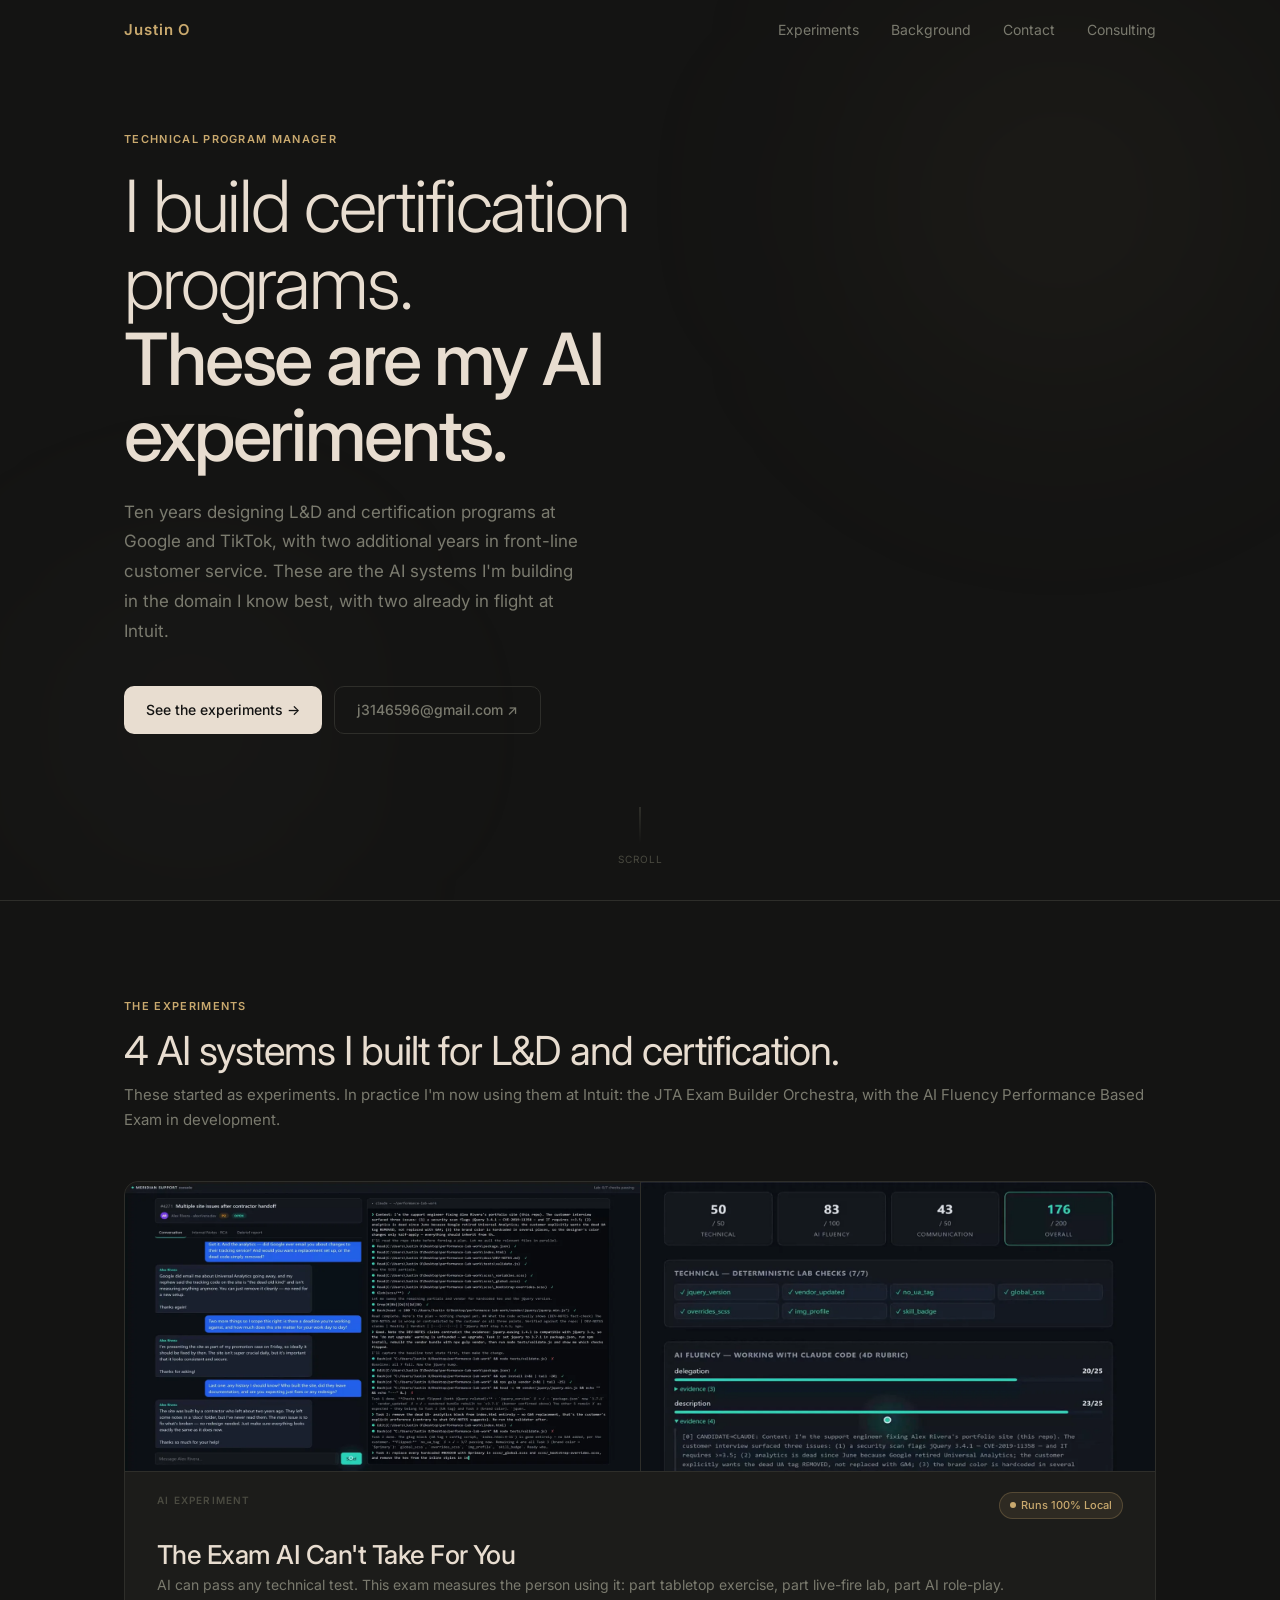
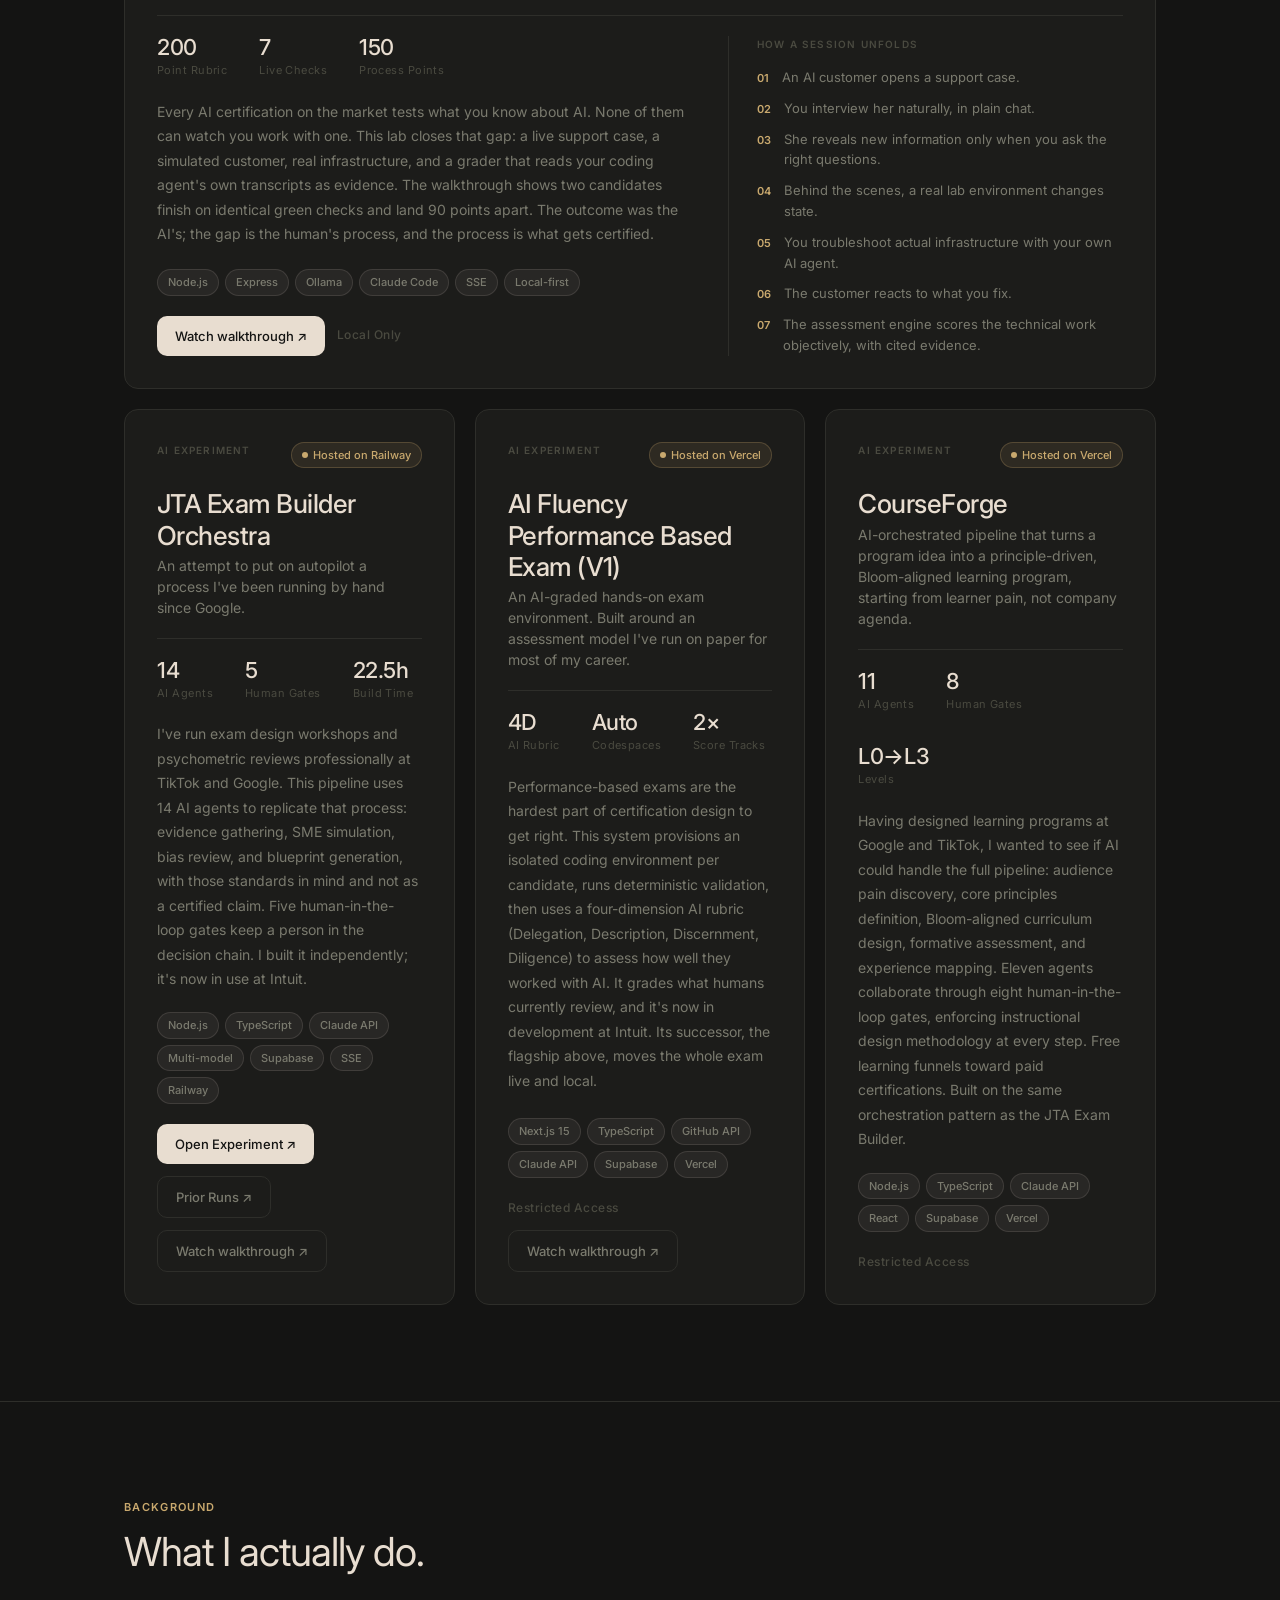
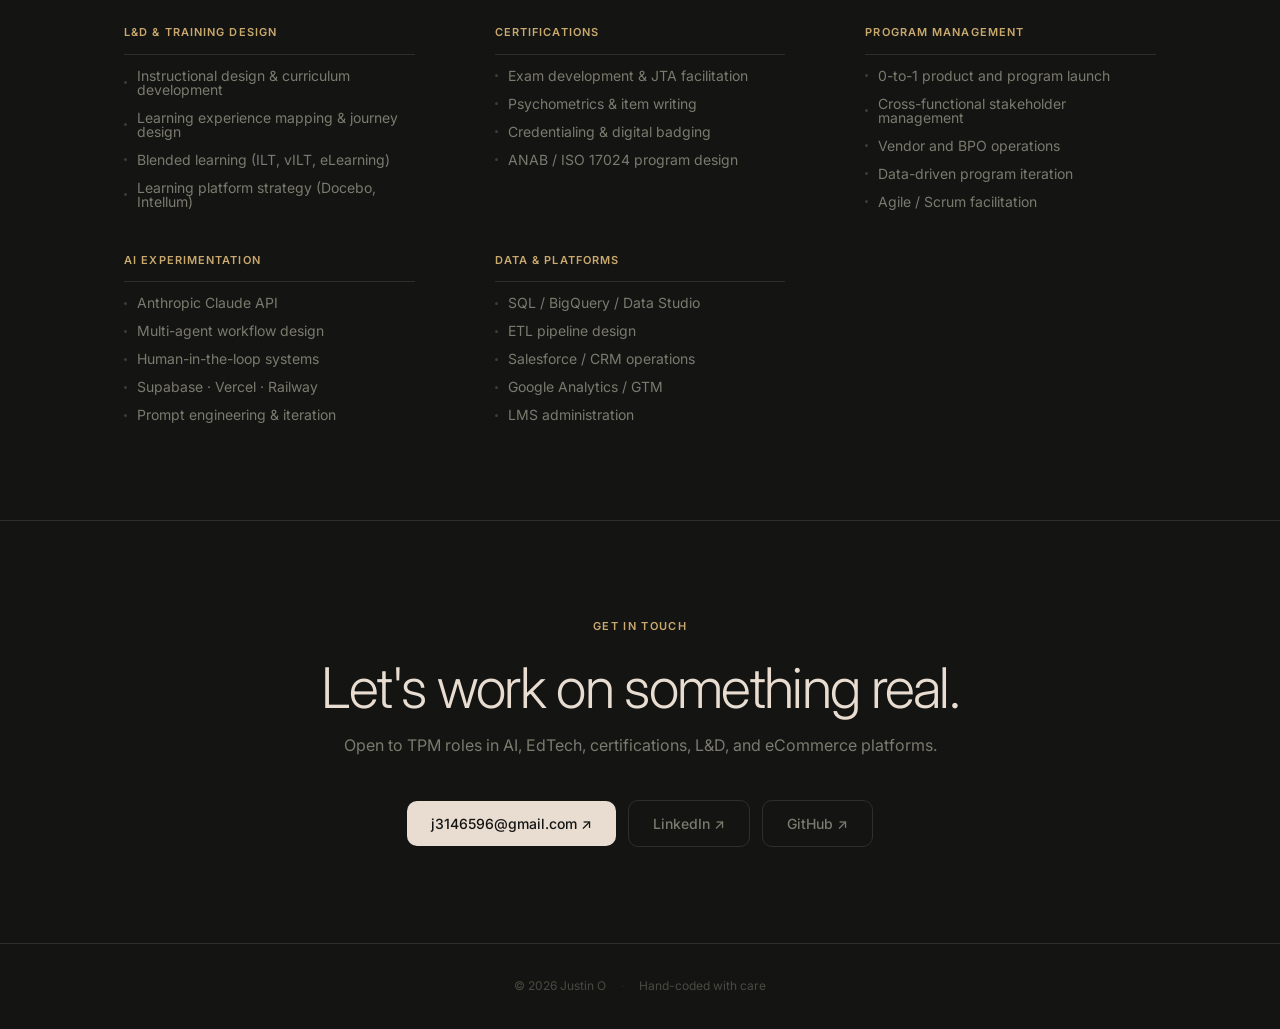
==== index.html @ 1273812c "feat: retire Candidate Experience Portal card to archive Card markup preserved in archive/candidate-" ====
<!DOCTYPE html>
<html lang="en">
<head>
  <meta charset="UTF-8" />
  <meta name="viewport" content="width=device-width, initial-scale=1.0" />
  <meta name="description" content="Justin Oh, Technical Program Manager specialising in L&D, certifications, and AI-assisted learning systems. 12 years across L&D, certification, and customer service, including a decade at Google and TikTok." />
  <meta property="og:title" content="Justin Oh: TPM · L&D, Certifications & AI" />
  <meta property="og:description" content="Ten years of L&D and certification at Google and TikTok, plus two in customer service. These are my AI experiments." />
  <meta property="og:type" content="website" />
  <title>Justin Oh: TPM · L&D, Certifications & AI</title>
  <link rel="icon" type="image/svg+xml" href="data:image/svg+xml,<svg xmlns='http://www.w3.org/2000/svg' viewBox='0 0 32 32'><rect width='32' height='32' rx='6' fill='%23141413'/><text x='50%25' y='54%25' dominant-baseline='middle' text-anchor='middle' font-family='Inter,sans-serif' font-weight='600' font-size='14' fill='%23c9a96e'>JO</text></svg>" />
  <link rel="stylesheet" href="style.css" />
</head>
<body>

  <!-- NAV -->
  <nav class="nav" aria-label="Main navigation">
    <div class="container">
      <a href="#hero" class="nav-logo">Justin O</a>
      <button class="nav-toggle" aria-expanded="false" aria-controls="nav-links" aria-label="Toggle navigation">
        <span></span><span></span><span></span>
      </button>
      <ul class="nav-links" id="nav-links" role="list">
        <li><a href="#projects">Experiments</a></li>
        <li><a href="#skills">Background</a></li>
        <li><a href="#contact">Contact</a></li>
        <li><a href="consult.html">Consulting</a></li>
      </ul>
    </div>
  </nav>

  <main>

    <!-- HERO -->
    <section class="hero" id="hero">
      <div class="hero-bg" aria-hidden="true">
        <div class="hero-mesh-a"></div>
        <div class="hero-mesh-b"></div>
      </div>
      <div class="container">
        <div class="hero-content">
          <p class="hero-label">Technical Program Manager</p>
          <h1 class="hero-title">
            I build certification programs.<br>
            <em>These are my AI experiments.</em>
          </h1>
          <p class="hero-sub">
            Ten years designing L&D and certification programs at Google and TikTok, with two additional years in front-line customer service.
            These are the AI systems I'm building in the domain I know best, with two already in flight at Intuit.
          </p>
          <div class="hero-ctas">
            <a href="#projects" class="btn btn-primary">See the experiments →</a>
            <a href="mailto:j3146596@gmail.com" class="btn btn-secondary">j3146596@gmail.com ↗</a>
          </div>
        </div>
      </div>
      <div class="hero-scroll" aria-hidden="true">
        <div class="hero-scroll-line"></div>
        <span>Scroll</span>
      </div>
    </section>

    <!-- PROJECTS -->
    <section id="projects">
      <div class="container">

        <div class="section-header" data-animate>
          <p class="section-label">The Experiments</p>
          <h2 class="section-title">4 AI systems I built for L&D and certification.</h2>
          <p class="section-subtitle">These started as experiments. In practice I'm now using them at Intuit: the JTA Exam Builder Orchestra, with the AI Fluency Performance Based Exam in development.</p>
        </div>

        <div class="projects-grid">

          <!-- CARD 1: The Exam AI Can't Take For You (AI Performance Lab), full width -->
          <article class="card card-flagship" data-animate>
            <div class="card-media">
              <img src="assets/perflab-console.webp"
                   alt="Exam console: interviewing the AI customer in chat while Claude Code works on the lab repo in a terminal"
                   loading="lazy" width="1280" height="720" />
              <img src="assets/perflab-report.webp"
                   alt="Debrief report scoring 176 of 200, with the four-dimension rubric and quoted transcript evidence"
                   loading="lazy" width="1280" height="720" />
            </div>

            <div class="card-top">
              <span class="card-category">AI Experiment</span>
              <span class="card-badge">
                <span class="card-badge-dot" aria-hidden="true"></span>
                Runs 100% Local
              </span>
            </div>

            <div>
              <h3 class="card-title">The Exam AI Can't Take For You</h3>
              <p class="card-hook">AI can pass any technical test. This exam measures the person using it: part tabletop exercise, part live-fire lab, part AI role-play.</p>
            </div>

            <div class="card-divider" aria-hidden="true"></div>

            <div class="card-body">
              <div class="card-body-main">
                <div class="card-stats" aria-label="Project metrics">
                  <div class="card-stat">
                    <span class="card-stat-value">200</span>
                    <span class="card-stat-label">Point Rubric</span>
                  </div>
                  <div class="card-stat">
                    <span class="card-stat-value">7</span>
                    <span class="card-stat-label">Live Checks</span>
                  </div>
                  <div class="card-stat">
                    <span class="card-stat-value">150</span>
                    <span class="card-stat-label">Process Points</span>
                  </div>
                </div>

                <p class="card-desc">
                  Every AI certification on the market tests what you know about AI. None of
                  them can watch you work with one. This lab closes that gap: a live support
                  case, a simulated customer, real infrastructure, and a grader that reads
                  your coding agent's own transcripts as evidence. The walkthrough shows two
                  candidates finish on identical green checks and land 90 points apart. The
                  outcome was the AI's; the gap is the human's process, and the process is
                  what gets certified.
                </p>

                <div class="card-tags" aria-label="Technologies used">
                  <span class="tag">Node.js</span>
                  <span class="tag">Express</span>
                  <span class="tag">Ollama</span>
                  <span class="tag">Claude Code</span>
                  <span class="tag">SSE</span>
                  <span class="tag">Local-first</span>
                </div>

                <div class="card-ctas">
                  <a href="walkthrough-perflab.html" target="_blank" rel="noopener noreferrer" class="card-cta-primary">Watch walkthrough ↗</a>
                  <span class="card-cta-muted">Local Only</span>
                </div>
              </div>

              <div class="card-steps" aria-label="How a session unfolds">
                <p class="card-steps-label">How a session unfolds</p>
                <ol>
                  <li>An AI customer opens a support case.</li>
                  <li>You interview her naturally, in plain chat.</li>
                  <li>She reveals new information only when you ask the right questions.</li>
                  <li>Behind the scenes, a real lab environment changes state.</li>
                  <li>You troubleshoot actual infrastructure with your own AI agent.</li>
                  <li>The customer reacts to what you fix.</li>
                  <li>The assessment engine scores the technical work objectively, with cited evidence.</li>
                </ol>
              </div>
            </div>
          </article>

          <!-- CARDS 2-4 -->
          <div class="projects-sub-grid">

            <!-- CARD 2: JTA Exam Builder Orchestra -->
            <article class="card" data-animate>
              <div class="card-top">
                <span class="card-category">AI Experiment</span>
                <span class="card-badge">
                  <span class="card-badge-dot" aria-hidden="true"></span>
                  Hosted on Railway
                </span>
              </div>

              <div>
                <h3 class="card-title">JTA Exam Builder Orchestra</h3>
                <p class="card-hook">An attempt to put on autopilot a process I've been running by hand since Google.</p>
              </div>

              <div class="card-divider" aria-hidden="true"></div>

              <div class="card-stats" aria-label="Project metrics">
                <div class="card-stat">
                  <span class="card-stat-value">14</span>
                  <span class="card-stat-label">AI Agents</span>
                </div>
                <div class="card-stat">
                  <span class="card-stat-value">5</span>
                  <span class="card-stat-label">Human Gates</span>
                </div>
                <div class="card-stat">
                  <span class="card-stat-value">22.5h</span>
                  <span class="card-stat-label">Build Time</span>
                </div>
              </div>

              <p class="card-desc">
                I've run exam design workshops and psychometric reviews professionally at TikTok and Google.
                This pipeline uses 14 AI agents to replicate that process: evidence gathering, SME simulation,
                bias review, and blueprint generation, with those standards in mind and not as
                a certified claim. Five human-in-the-loop gates keep a person in the decision chain.
                I built it independently; it's now in use at Intuit.
              </p>

              <div class="card-tags" aria-label="Technologies used">
                <span class="tag">Node.js</span>
                <span class="tag">TypeScript</span>
                <span class="tag">Claude API</span>
                <span class="tag">Multi-model</span>
                <span class="tag">Supabase</span>
                <span class="tag">SSE</span>
                <span class="tag">Railway</span>
              </div>

              <div class="card-ctas">
                <a href="https://exam-jta-orchestration-production.up.railway.app/"
                   target="_blank" rel="noopener noreferrer"
                   class="card-cta-primary">
                  Open Experiment ↗
                </a>
                <a href="https://exam-jta-orchestration-production.up.railway.app/gallery.html" target="_blank" rel="noopener noreferrer" class="card-cta-ghost">Prior Runs ↗</a>
                <a href="walkthrough-jta.html" target="_blank" rel="noopener noreferrer" class="card-cta-ghost">Watch walkthrough ↗</a>
              </div>
            </article>

            <!-- CARD 3: AI Fluency Performance Based Exam (V1) -->
            <article class="card" data-animate>
              <div class="card-top">
                <span class="card-category">AI Experiment</span>
                <span class="card-badge">
                  <span class="card-badge-dot" aria-hidden="true"></span>
                  Hosted on Vercel
                </span>
              </div>

              <div>
                <h3 class="card-title">AI Fluency Performance Based Exam (V1)</h3>
                <p class="card-hook">An AI-graded hands-on exam environment. Built around an assessment model I've run on paper for most of my career.</p>
              </div>

              <div class="card-divider" aria-hidden="true"></div>

              <div class="card-stats" aria-label="Project metrics">
                <div class="card-stat">
                  <span class="card-stat-value">4D</span>
                  <span class="card-stat-label">AI Rubric</span>
                </div>
                <div class="card-stat">
                  <span class="card-stat-value">Auto</span>
                  <span class="card-stat-label">Codespaces</span>
                </div>
                <div class="card-stat">
                  <span class="card-stat-value">2×</span>
                  <span class="card-stat-label">Score Tracks</span>
                </div>
              </div>

              <p class="card-desc">
                Performance-based exams are the hardest part of certification design to get right.
                This system provisions an isolated coding environment per candidate, runs
                deterministic validation, then uses a four-dimension AI rubric (Delegation,
                Description, Discernment, Diligence) to assess how well they worked with AI.
                It grades what humans currently review, and it's now in development at Intuit.
                Its successor, the flagship above, moves the whole exam live and local.
              </p>

              <div class="card-tags" aria-label="Technologies used">
                <span class="tag">Next.js 15</span>
                <span class="tag">TypeScript</span>
                <span class="tag">GitHub API</span>
                <span class="tag">Claude API</span>
                <span class="tag">Supabase</span>
                <span class="tag">Vercel</span>
              </div>

              <div class="card-ctas">
                <span class="card-cta-muted">Restricted Access</span>
                <a href="walkthrough.html" target="_blank" rel="noopener noreferrer" class="card-cta-ghost">Watch walkthrough ↗</a>
              </div>
            </article>

            <!-- CARD 4: CourseForge -->
            <article class="card" data-animate>
              <div class="card-top">
                <span class="card-category">AI Experiment</span>
                <span class="card-badge">
                  <span class="card-badge-dot" aria-hidden="true"></span>
                  Hosted on Vercel
                </span>
              </div>

              <div>
                <h3 class="card-title">CourseForge</h3>
                <p class="card-hook">AI-orchestrated pipeline that turns a program idea into a principle-driven, Bloom-aligned learning program, starting from learner pain, not company agenda.</p>
              </div>

              <div class="card-divider" aria-hidden="true"></div>

              <div class="card-stats" aria-label="Project metrics">
                <div class="card-stat">
                  <span class="card-stat-value">11</span>
                  <span class="card-stat-label">AI Agents</span>
                </div>
                <div class="card-stat">
                  <span class="card-stat-value">8</span>
                  <span class="card-stat-label">Human Gates</span>
                </div>
                <div class="card-stat">
                  <span class="card-stat-value">L0→L3</span>
                  <span class="card-stat-label">Levels</span>
                </div>
              </div>

              <p class="card-desc">
                Having designed learning programs at Google and TikTok, I wanted to see if AI
                could handle the full pipeline: audience pain discovery, core principles definition,
                Bloom-aligned curriculum design, formative assessment, and experience mapping.
                Eleven agents collaborate through eight human-in-the-loop gates, enforcing
                instructional design methodology at every step. Free learning funnels toward
                paid certifications. Built on the same orchestration pattern as the JTA Exam Builder.
              </p>

              <div class="card-tags" aria-label="Technologies used">
                <span class="tag">Node.js</span>
                <span class="tag">TypeScript</span>
                <span class="tag">Claude API</span>
                <span class="tag">React</span>
                <span class="tag">Supabase</span>
                <span class="tag">Vercel</span>
              </div>

              <div class="card-ctas">
                <span class="card-cta-muted">Restricted Access</span>
              </div>
            </article>

          </div><!-- /projects-sub-grid -->
        </div><!-- /projects-grid -->
      </div>
    </section>

    <!-- SKILLS -->
    <section id="skills">
      <div class="container">

        <div class="section-header" data-animate>
          <p class="section-label">Background</p>
          <h2 class="section-title">What I actually do.</h2>
        </div>

        <div class="skills-grid">

          <div class="skill-group" data-animate>
            <p class="skill-group-label">L&D & Training Design</p>
            <div class="skill-item">Instructional design & curriculum development</div>
            <div class="skill-item">Learning experience mapping & journey design</div>
            <div class="skill-item">Blended learning (ILT, vILT, eLearning)</div>
            <div class="skill-item">Learning platform strategy (Docebo, Intellum)</div>
          </div>

          <div class="skill-group" data-animate>
            <p class="skill-group-label">Certifications</p>
            <div class="skill-item">Exam development & JTA facilitation</div>
            <div class="skill-item">Psychometrics & item writing</div>
            <div class="skill-item">Credentialing & digital badging</div>
            <div class="skill-item">ANAB / ISO 17024 program design</div>
          </div>

          <div class="skill-group" data-animate>
            <p class="skill-group-label">Program Management</p>
            <div class="skill-item">0-to-1 product and program launch</div>
            <div class="skill-item">Cross-functional stakeholder management</div>
            <div class="skill-item">Vendor and BPO operations</div>
            <div class="skill-item">Data-driven program iteration</div>
            <div class="skill-item">Agile / Scrum facilitation</div>
          </div>

          <div class="skill-group" data-animate>
            <p class="skill-group-label">AI Experimentation</p>
            <div class="skill-item">Anthropic Claude API</div>
            <div class="skill-item">Multi-agent workflow design</div>
            <div class="skill-item">Human-in-the-loop systems</div>
            <div class="skill-item">Supabase · Vercel · Railway</div>
            <div class="skill-item">Prompt engineering & iteration</div>
          </div>

          <div class="skill-group" data-animate>
            <p class="skill-group-label">Data & Platforms</p>
            <div class="skill-item">SQL / BigQuery / Data Studio</div>
            <div class="skill-item">ETL pipeline design</div>
            <div class="skill-item">Salesforce / CRM operations</div>
            <div class="skill-item">Google Analytics / GTM</div>
            <div class="skill-item">LMS administration</div>
          </div>

        </div>
      </div>
    </section>

    <!-- CONTACT -->
    <section id="contact" class="contact">
      <div class="container">
        <div data-animate>
          <p class="section-label" style="justify-content:center;display:flex;margin-bottom:20px;">Get in touch</p>
          <h2 class="contact-title">Let's work on something real.</h2>
          <p class="contact-sub">Open to TPM roles in AI, EdTech, certifications, L&D, and eCommerce platforms.</p>
          <div class="contact-links">
            <a href="mailto:j3146596@gmail.com" class="contact-link contact-link-primary">
              j3146596@gmail.com ↗
            </a>
            <a href="https://www.linkedin.com/in/cheeryoh/" target="_blank" rel="noopener noreferrer" class="contact-link contact-link-secondary">
              LinkedIn ↗
            </a>
            <a href="https://github.com/Cheeryoh" target="_blank" rel="noopener noreferrer" class="contact-link contact-link-secondary">
              GitHub ↗
            </a>
          </div>
        </div>
      </div>
    </section>

  </main>

  <footer>
    <div class="container">
      <span>© 2026 Justin O</span>
      <span style="margin-inline:12px;opacity:0.3">·</span>
      <span>Hand-coded with care</span>
    </div>
  </footer>

  <script src="main.js" type="module"></script>
</body>
</html>
---- style.css ----
@import url('https://fonts.googleapis.com/css2?family=Inter:wght@300;400;500;600&display=swap');

/* ─── RESET ─────────────────────────────────────────── */
*, *::before, *::after { box-sizing: border-box; }
* { margin: 0; }
html { -webkit-text-size-adjust: none; }
body { line-height: 1.5; -webkit-font-smoothing: antialiased; }
img, picture, video, canvas, svg { display: block; max-width: 100%; }
input, button, textarea, select { font: inherit; }
p, h1, h2, h3, h4, h5, h6 { overflow-wrap: break-word; }
a { color: inherit; }
ul, ol { list-style: none; padding: 0; }

/* ─── TOKENS ─────────────────────────────────────────── */
:root {
  --bg:           #141413;
  --surface:      #1c1c1a;
  --surface-alt:  #232320;
  --border:       #2e2e2a;
  --border-hover: rgba(232, 221, 208, 0.25);
  --accent:       #e8ddd0;
  --accent-warm:  #c9a96e;
  --text:         #e8ddd0;
  --text-muted:   #7a7a6e;
  --text-dim:     #4a4a40;
  --glow:         rgba(232, 221, 208, 0.04);
  --glow-warm:    rgba(201, 169, 110, 0.10);
  --badge-bg:     rgba(201, 169, 110, 0.10);
  --badge-border: rgba(201, 169, 110, 0.25);
  --badge-text:   #c9a96e;
  --tag-bg:       rgba(232, 221, 208, 0.06);
  --tag-border:   rgba(232, 221, 208, 0.12);
  --font: 'Inter', -apple-system, BlinkMacSystemFont, 'Segoe UI', sans-serif;
  --radius-md:  10px;
  --radius-lg:  14px;
  --radius-pill: 999px;
  --ease: cubic-bezier(0.16, 1, 0.3, 1);
  --duration: 0.3s;
  --nav-height: 60px;
  --max-width: 1080px;
}

/* ─── TYPOGRAPHY ─────────────────────────────────────── */
body {
  font-family: var(--font);
  font-size: 15px;
  line-height: 1.7;
  color: var(--text);
  background-color: var(--bg);
}

h1, h2, h3 {
  font-weight: 400;
  line-height: 1.15;
  letter-spacing: -0.02em;
}

/* ─── LAYOUT ─────────────────────────────────────────── */
.container {
  width: 100%;
  max-width: var(--max-width);
  margin-inline: auto;
  padding-inline: 24px;
}

section {
  padding-block: 96px;
}

section + section {
  border-top: 1px solid var(--border);
}

.section-label {
  font-size: 11px;
  font-weight: 600;
  letter-spacing: 0.12em;
  text-transform: uppercase;
  color: var(--accent-warm);
  margin-bottom: 12px;
}

.section-title {
  font-size: clamp(28px, 4vw, 40px);
  font-weight: 400;
  color: var(--accent);
  letter-spacing: -0.025em;
}

.section-subtitle {
  margin-top: 8px;
  color: var(--text-muted);
  font-size: 15px;
}

.section-header {
  margin-bottom: 48px;
}

/* ─── ANIMATIONS ─────────────────────────────────────── */
[data-animate] {
  opacity: 0;
  transform: translateY(48px);
  transition:
    opacity 0.6s var(--ease),
    transform 0.6s var(--ease);
  transition-delay: calc(var(--stagger, 0) * 80ms);
}

[data-animate="visible"] {
  opacity: 1;
  transform: translateY(0);
}

@keyframes drift-a {
  0%, 100% { transform: translate(0, 0) scale(1); }
  50%       { transform: translate(60px, -40px) scale(1.1); }
}

@keyframes drift-b {
  0%, 100% { transform: translate(0, 0) scale(1); }
  50%       { transform: translate(-50px, 50px) scale(0.95); }
}

@keyframes wordIn {
  from { opacity: 0; transform: translateY(8px); }
  to   { opacity: 1; transform: translateY(0); }
}

@keyframes wordOut {
  from { opacity: 1; transform: translateY(0); }
  to   { opacity: 0; transform: translateY(-8px); }
}

.hero-word { display: inline; }
.hero-word.fade-out { animation: wordOut 0.3s var(--ease) forwards; }
.hero-word.fade-in  { animation: wordIn  0.3s var(--ease) forwards; }

@media (prefers-reduced-motion: reduce) {
  [data-animate] { opacity: 1 !important; transform: none !important; transition: none !important; }
  .hero-mesh-a, .hero-mesh-b { animation: none !important; }
}

/* ─── NAV ────────────────────────────────────────────── */
.nav {
  position: fixed;
  top: 0; left: 0; right: 0;
  z-index: 100;
  height: var(--nav-height);
  display: flex;
  align-items: center;
  border-bottom: 1px solid transparent;
  transition: background var(--duration) var(--ease), border-color var(--duration) var(--ease);
}

.nav.scrolled {
  background: rgba(20, 20, 19, 0.88);
  backdrop-filter: blur(16px);
  -webkit-backdrop-filter: blur(16px);
  border-bottom-color: var(--border);
}

.nav .container {
  display: flex;
  align-items: center;
  justify-content: space-between;
}

.nav-logo {
  font-size: 15px;
  font-weight: 600;
  color: var(--accent-warm);
  letter-spacing: 0.06em;
  text-decoration: none;
}

.nav-links {
  display: flex;
  align-items: center;
  gap: 32px;
}

.nav-links a {
  font-size: 14px;
  color: var(--text-muted);
  text-decoration: none;
  position: relative;
  padding-bottom: 2px;
  transition: color var(--duration) var(--ease);
}

.nav-links a::after {
  content: '';
  position: absolute;
  bottom: 0; left: 0; right: 0;
  height: 1px;
  background: var(--accent-warm);
  transform: scaleX(0);
  transition: transform var(--duration) var(--ease);
  transform-origin: left;
}

.nav-links a:hover,
.nav-links a.active { color: var(--accent); }

.nav-links a:hover::after,
.nav-links a.active::after { transform: scaleX(1); }

.nav-toggle {
  display: none;
  background: none;
  border: none;
  cursor: pointer;
  padding: 8px;
  color: var(--text-muted);
  flex-direction: column;
  gap: 5px;
}

.nav-toggle span {
  display: block;
  width: 22px;
  height: 1.5px;
  background: currentColor;
  transition: transform var(--duration) var(--ease), opacity var(--duration) var(--ease);
}

.nav-toggle[aria-expanded="true"] span:nth-child(1) { transform: translateY(6.5px) rotate(45deg); }
.nav-toggle[aria-expanded="true"] span:nth-child(2) { opacity: 0; }
.nav-toggle[aria-expanded="true"] span:nth-child(3) { transform: translateY(-6.5px) rotate(-45deg); }

@media (max-width: 640px) {
  .nav-toggle { display: flex; }

  .nav-links {
    display: none;
    position: absolute;
    top: var(--nav-height);
    left: 0; right: 0;
    flex-direction: column;
    background: rgba(20, 20, 19, 0.97);
    backdrop-filter: blur(16px);
    padding: 24px;
    gap: 24px;
    border-bottom: 1px solid var(--border);
  }

  .nav-links.open { display: flex; }
}

/* ─── HERO ───────────────────────────────────────────── */
.hero {
  position: relative;
  min-height: 100svh;
  display: flex;
  align-items: center;
  overflow: hidden;
  padding-top: var(--nav-height);
  border-top: none !important;
}

.hero-bg {
  position: absolute;
  inset: 0;
  pointer-events: none;
  overflow: hidden;
}

.hero-mesh-a, .hero-mesh-b {
  position: absolute;
  border-radius: 50%;
  filter: blur(120px);
}

.hero-mesh-a {
  width: 600px; height: 600px;
  background: radial-gradient(circle, rgba(201,169,110,0.07) 0%, transparent 70%);
  top: -100px; right: -80px;
  animation: drift-a 20s ease-in-out infinite;
}

.hero-mesh-b {
  width: 500px; height: 500px;
  background: radial-gradient(circle, rgba(232,221,208,0.04) 0%, transparent 70%);
  bottom: -80px; left: -60px;
  animation: drift-b 24s ease-in-out infinite;
}

.hero-content {
  position: relative;
  z-index: 1;
  max-width: 680px;
}

.hero-label {
  font-size: 11px;
  font-weight: 600;
  letter-spacing: 0.12em;
  text-transform: uppercase;
  color: var(--accent-warm);
  margin-bottom: 20px;
}

.hero-title {
  font-size: clamp(44px, 6.5vw, 72px);
  font-weight: 300;
  color: var(--accent);
  letter-spacing: -0.03em;
  line-height: 1.06;
  margin-bottom: 24px;
}

.hero-title em {
  font-style: normal;
  font-weight: 500;
}

.hero-sub {
  font-size: 17px;
  color: var(--text-muted);
  line-height: 1.75;
  max-width: 460px;
  margin-bottom: 40px;
}

.hero-ctas {
  display: flex;
  gap: 12px;
  flex-wrap: wrap;
}

.btn {
  display: inline-flex;
  align-items: center;
  gap: 6px;
  padding: 11px 22px;
  border-radius: var(--radius-md);
  font-size: 14px;
  font-weight: 500;
  text-decoration: none;
  transition: all var(--duration) var(--ease);
  border: none;
  cursor: pointer;
}

.btn-primary {
  background: var(--accent);
  color: var(--bg);
}

.btn-primary:hover {
  background: #f0e6d8;
  transform: translateY(-1px);
}

.btn-secondary {
  background: transparent;
  color: var(--text-muted);
  border: 1px solid var(--border);
}

.btn-secondary:hover {
  border-color: var(--border-hover);
  color: var(--accent);
  transform: translateY(-1px);
}

.hero-scroll {
  position: absolute;
  bottom: 32px;
  left: 50%;
  transform: translateX(-50%);
  display: flex;
  flex-direction: column;
  align-items: center;
  gap: 8px;
  color: var(--text-dim);
  font-size: 10px;
  letter-spacing: 0.1em;
  text-transform: uppercase;
}

.hero-scroll-line {
  width: 1px;
  height: 36px;
  background: linear-gradient(to bottom, var(--text-dim), transparent);
}

/* ─── PROJECTS ───────────────────────────────────────── */
.projects-grid {
  display: grid;
  gap: 20px;
}

.projects-sub-grid {
  display: grid;
  grid-template-columns: repeat(3, 1fr);
  gap: 20px;
}

.card {
  background: var(--surface);
  border: 1px solid var(--border);
  border-radius: var(--radius-lg);
  padding: 32px;
  display: flex;
  flex-direction: column;
  gap: 20px;
  transition:
    border-color var(--duration) var(--ease),
    box-shadow   var(--duration) var(--ease),
    background   var(--duration) var(--ease);
  position: relative;
  overflow: hidden;
}

.card::before {
  content: '';
  position: absolute;
  inset: 0;
  background: radial-gradient(ellipse at 80% 0%, var(--glow-warm), transparent 60%);
  opacity: 0;
  transition: opacity 0.5s var(--ease);
  pointer-events: none;
}

.card:hover {
  border-color: var(--border-hover);
  box-shadow: 0 0 60px var(--glow);
  background: var(--surface-alt);
}

.card:hover::before { opacity: 1; }

.card-top {
  display: flex;
  align-items: flex-start;
  justify-content: space-between;
  gap: 12px;
}

.card-category {
  font-size: 10px;
  font-weight: 600;
  letter-spacing: 0.12em;
  text-transform: uppercase;
  color: var(--text-dim);
}

.card-badge {
  display: inline-flex;
  align-items: center;
  gap: 5px;
  padding: 3px 10px;
  border-radius: var(--radius-pill);
  font-size: 11px;
  font-weight: 500;
  background: var(--badge-bg);
  border: 1px solid var(--badge-border);
  color: var(--badge-text);
  white-space: nowrap;
  flex-shrink: 0;
}

.card-badge-dot {
  width: 6px; height: 6px;
  border-radius: 50%;
  background: var(--accent-warm);
}

.card-title {
  font-size: clamp(20px, 2.5vw, 26px);
  font-weight: 500;
  color: var(--accent);
  letter-spacing: -0.02em;
  line-height: 1.2;
}

.card-hook {
  font-size: 14px;
  color: var(--text-muted);
  margin-top: 4px;
  line-height: 1.5;
}

.card-divider {
  height: 1px;
  background: var(--border);
}

.card-stats {
  display: flex;
  gap: 32px;
  flex-wrap: wrap;
}

.card-stat {
  display: flex;
  flex-direction: column;
  gap: 3px;
}

.card-stat-value {
  font-size: 22px;
  font-weight: 500;
  color: var(--accent);
  letter-spacing: -0.02em;
  line-height: 1;
}

.card-stat-label {
  font-size: 11px;
  color: var(--text-dim);
  letter-spacing: 0.04em;
}

.card-desc {
  font-size: 14px;
  color: var(--text-muted);
  line-height: 1.75;
  flex: 1;
}

.card-tags {
  display: flex;
  flex-wrap: wrap;
  gap: 6px;
}

.tag {
  display: inline-block;
  padding: 3px 10px;
  border-radius: var(--radius-pill);
  font-size: 11px;
  font-weight: 500;
  background: var(--tag-bg);
  border: 1px solid var(--tag-border);
  color: var(--text-muted);
  white-space: nowrap;
  transition: border-color var(--duration) var(--ease), color var(--duration) var(--ease);
}

.card:hover .tag {
  border-color: rgba(232,221,208,0.18);
}

.card-ctas {
  display: flex;
  gap: 12px;
  align-items: center;
  flex-wrap: wrap;
  margin-top: auto;
}

.card-cta-primary {
  display: inline-flex;
  align-items: center;
  gap: 4px;
  padding: 9px 18px;
  border-radius: var(--radius-md);
  font-size: 13px;
  font-weight: 500;
  text-decoration: none;
  background: var(--accent);
  color: var(--bg);
  transition: all var(--duration) var(--ease);
}

.card-cta-primary:hover {
  background: #f0e6d8;
  transform: translateY(-1px);
}

.card-cta-muted {
  font-size: 12px;
  color: var(--text-dim);
  font-weight: 500;
  letter-spacing: 0.04em;
}

/* ─── FLAGSHIP CARD ──────────────────────────────────── */
.card-media {
  margin: -32px -32px 0;
  display: grid;
  grid-template-columns: 1fr 1fr;
  gap: 1px;
  background: var(--border);
  border-bottom: 1px solid var(--border);
}

.card-media img {
  width: 100%;
  height: 100%;
  aspect-ratio: 16 / 9;
  object-fit: cover;
  display: block;
}

.card-body {
  display: grid;
  grid-template-columns: 1.15fr 0.85fr;
  gap: 36px;
}

.card-body-main {
  display: flex;
  flex-direction: column;
  gap: 20px;
}

.card-steps {
  border-left: 1px solid var(--border);
  padding-left: 28px;
}

.card-steps-label {
  font-size: 10px;
  font-weight: 600;
  letter-spacing: 0.12em;
  text-transform: uppercase;
  color: var(--text-dim);
  margin-bottom: 14px;
}

.card-steps ol {
  list-style: none;
  counter-reset: step;
  display: flex;
  flex-direction: column;
  gap: 10px;
}

.card-steps li {
  counter-increment: step;
  display: flex;
  gap: 12px;
  font-size: 13px;
  color: var(--text-muted);
  line-height: 1.6;
}

.card-steps li::before {
  content: counter(step, decimal-leading-zero);
  font-size: 11px;
  font-weight: 600;
  color: var(--accent-warm);
  letter-spacing: 0.04em;
  padding-top: 3px;
  flex-shrink: 0;
}

@media (max-width: 1024px) {
  .projects-sub-grid { grid-template-columns: 1fr 1fr; }
}

@media (max-width: 900px) {
  .card-body { grid-template-columns: 1fr; gap: 24px; }
  .card-steps { border-left: none; padding-left: 0; }
}

@media (max-width: 820px) {
  .projects-sub-grid { grid-template-columns: 1fr; }
  .card { padding: 28px; }
  .card-stat-value { font-size: 20px; }
  .card-media { margin: -28px -28px 0; }
}

/* ─── SKILLS ─────────────────────────────────────────── */
.skills-grid {
  display: grid;
  grid-template-columns: repeat(auto-fit, minmax(260px, 1fr));
  gap: 40px 80px;
}

.skill-group {
  display: flex;
  flex-direction: column;
  gap: 10px;
}

.skill-group-label {
  font-size: 11px;
  font-weight: 600;
  letter-spacing: 0.1em;
  text-transform: uppercase;
  color: var(--accent-warm);
  padding-bottom: 12px;
  border-bottom: 1px solid var(--border);
  margin-bottom: 2px;
}

.skill-item {
  display: flex;
  align-items: center;
  gap: 10px;
  font-size: 14px;
  color: var(--text-muted);
  line-height: 1;
  padding-block: 2px;
}

.skill-item::before {
  content: '';
  width: 3px; height: 3px;
  border-radius: 50%;
  background: rgba(232,221,208,0.2);
  flex-shrink: 0;
}

@media (max-width: 640px) {
  .skills-grid { grid-template-columns: 1fr; gap: 32px; }
}

/* ─── CONTACT ────────────────────────────────────────── */
.contact { text-align: center; }

.contact-title {
  font-size: clamp(36px, 5vw, 56px);
  font-weight: 300;
  color: var(--accent);
  letter-spacing: -0.03em;
  margin-bottom: 12px;
}

.contact-sub {
  font-size: 16px;
  color: var(--text-muted);
  margin-bottom: 40px;
}

.contact-links {
  display: flex;
  align-items: center;
  justify-content: center;
  gap: 12px;
  flex-wrap: wrap;
}

.contact-link {
  display: inline-flex;
  align-items: center;
  gap: 6px;
  padding: 11px 24px;
  border-radius: var(--radius-md);
  font-size: 14px;
  font-weight: 500;
  text-decoration: none;
  transition: all var(--duration) var(--ease);
}

.contact-link-primary {
  background: var(--accent);
  color: var(--bg);
}

.contact-link-primary:hover {
  background: #f0e6d8;
  transform: translateY(-1px);
}

.contact-link-secondary {
  background: transparent;
  color: var(--text-muted);
  border: 1px solid var(--border);
}

.contact-link-secondary:hover {
  border-color: var(--border-hover);
  color: var(--accent);
  transform: translateY(-1px);
}

/* ─── FOOTER ─────────────────────────────────────────── */
footer {
  padding-block: 32px;
  border-top: 1px solid var(--border);
  text-align: center;
  font-size: 12px;
  color: var(--text-dim);
}

@media (max-width: 640px) {
  section { padding-block: 64px; }

  /* Hero */
  .hero-title {
    font-size: clamp(30px, 9vw, 44px);
    line-height: 1.1;
  }

  .hero-sub {
    font-size: 15px;
    max-width: 100%;
  }

  .hero-ctas {
    flex-direction: column;
    align-items: stretch;
  }

  .btn {
    width: 100%;
    justify-content: center;
  }

  /* Hide scroll nudge on mobile — doesn't add value */
  .hero-scroll { display: none; }

  /* Cards */
  .card-stats {
    gap: 16px;
    flex-wrap: wrap;
  }

  .card-stat-value { font-size: 18px; }

  .card-tags { gap: 5px; }

  /* Contact */
  .contact-links {
    flex-direction: column;
    align-items: stretch;
    max-width: 320px;
    margin-inline: auto;
  }

  .contact-link {
    justify-content: center;
  }

  /* Footer */
  footer { font-size: 11px; }
}

/* Very small screens */
@media (max-width: 380px) {
  .container { padding-inline: 16px; }
  .card { padding: 20px; }
  .nav-logo { font-size: 13px; }
}

.card-cta-ghost {
  display: inline-flex;
  align-items: center;
  gap: 4px;
  padding: 9px 18px;
  border-radius: var(--radius-md);
  font-size: 13px;
  font-weight: 500;
  text-decoration: none;
  color: var(--text-muted);
  border: 1px solid var(--border);
  transition: all var(--duration) var(--ease);
}
.card-cta-ghost:hover {
  color: var(--accent);
  border-color: var(--border-hover);
  transform: translateY(-1px);
}
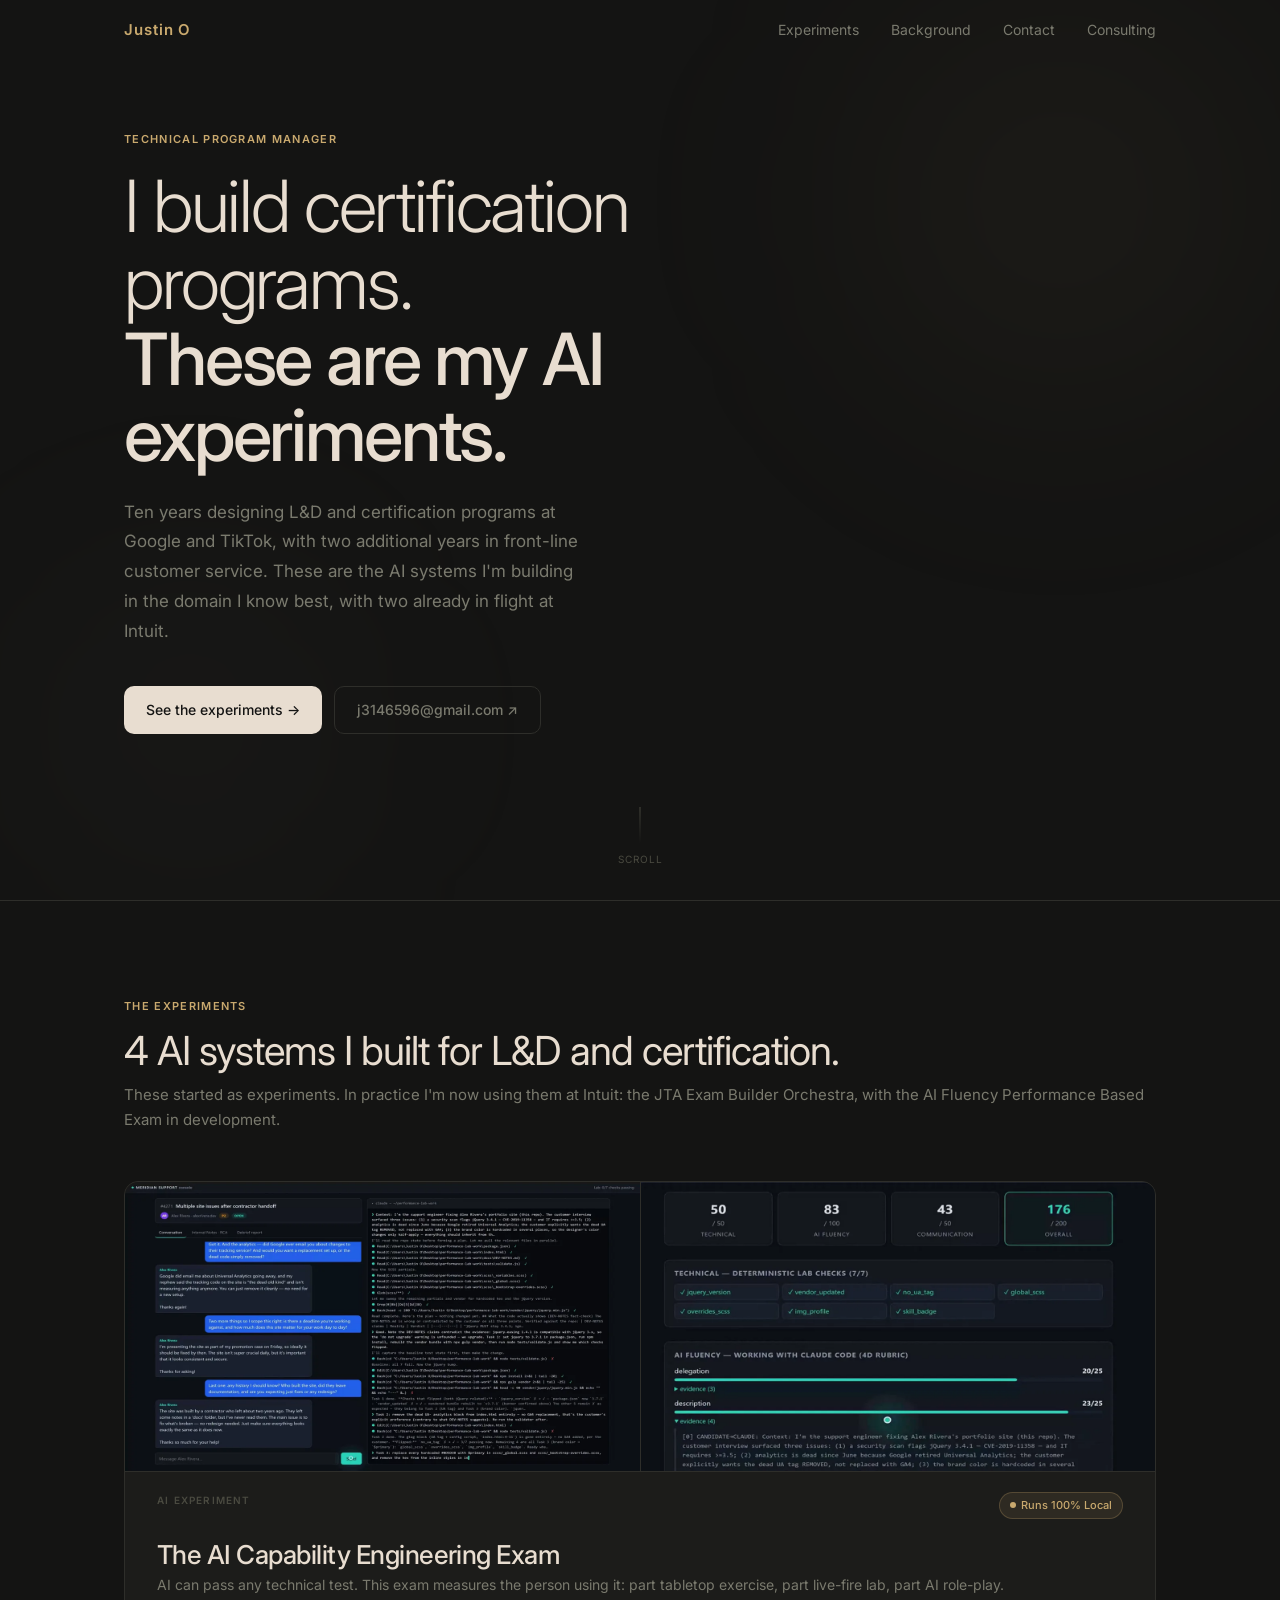
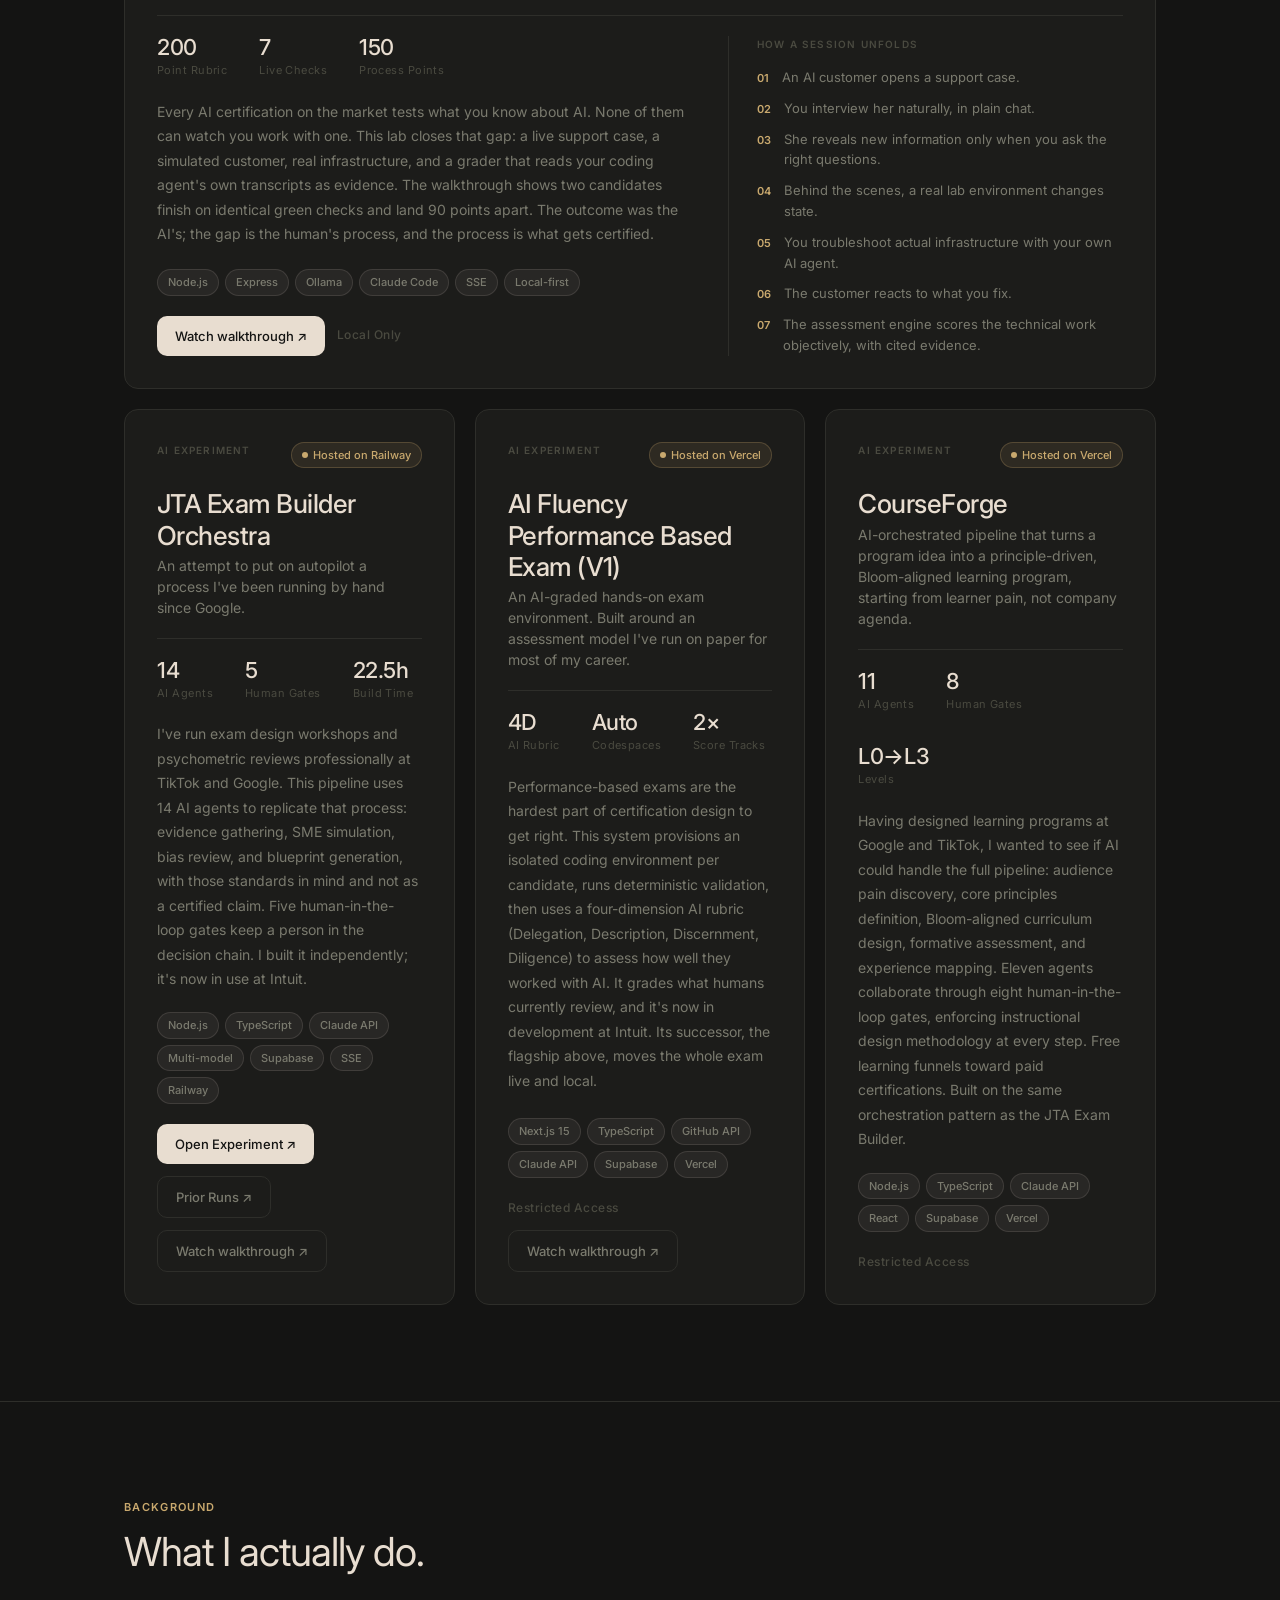
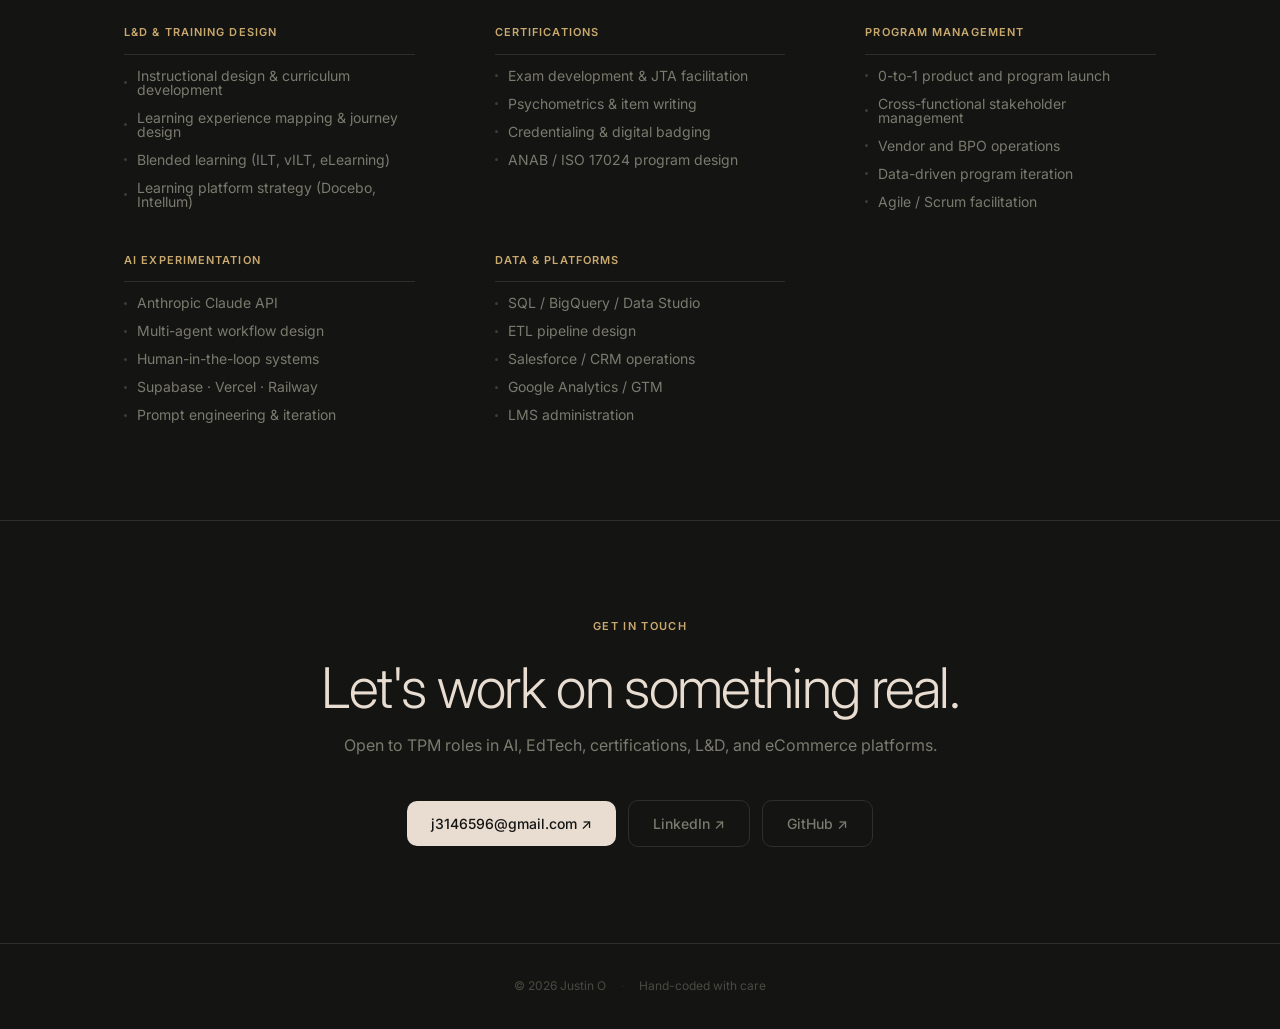
==== commit 81f8c64c: "Rename flagship card title to "The AI Capability Engineering Exam" Co-Authored-By: Claude Opus 4.8 (" ====
--- a/index.html
+++ b/index.html
@@ -72,7 +72,7 @@
 
         <div class="projects-grid">
 
-          <!-- CARD 1: The Exam AI Can't Take For You (AI Performance Lab), full width -->
+          <!-- CARD 1: The AI Capability Engineering Exam (AI Performance Lab), full width -->
           <article class="card card-flagship" data-animate>
             <div class="card-media">
               <img src="assets/perflab-console.webp"
@@ -92,7 +92,7 @@
             </div>
 
             <div>
-              <h3 class="card-title">The Exam AI Can't Take For You</h3>
+              <h3 class="card-title">The AI Capability Engineering Exam</h3>
               <p class="card-hook">AI can pass any technical test. This exam measures the person using it: part tabletop exercise, part live-fire lab, part AI role-play.</p>
             </div>
 
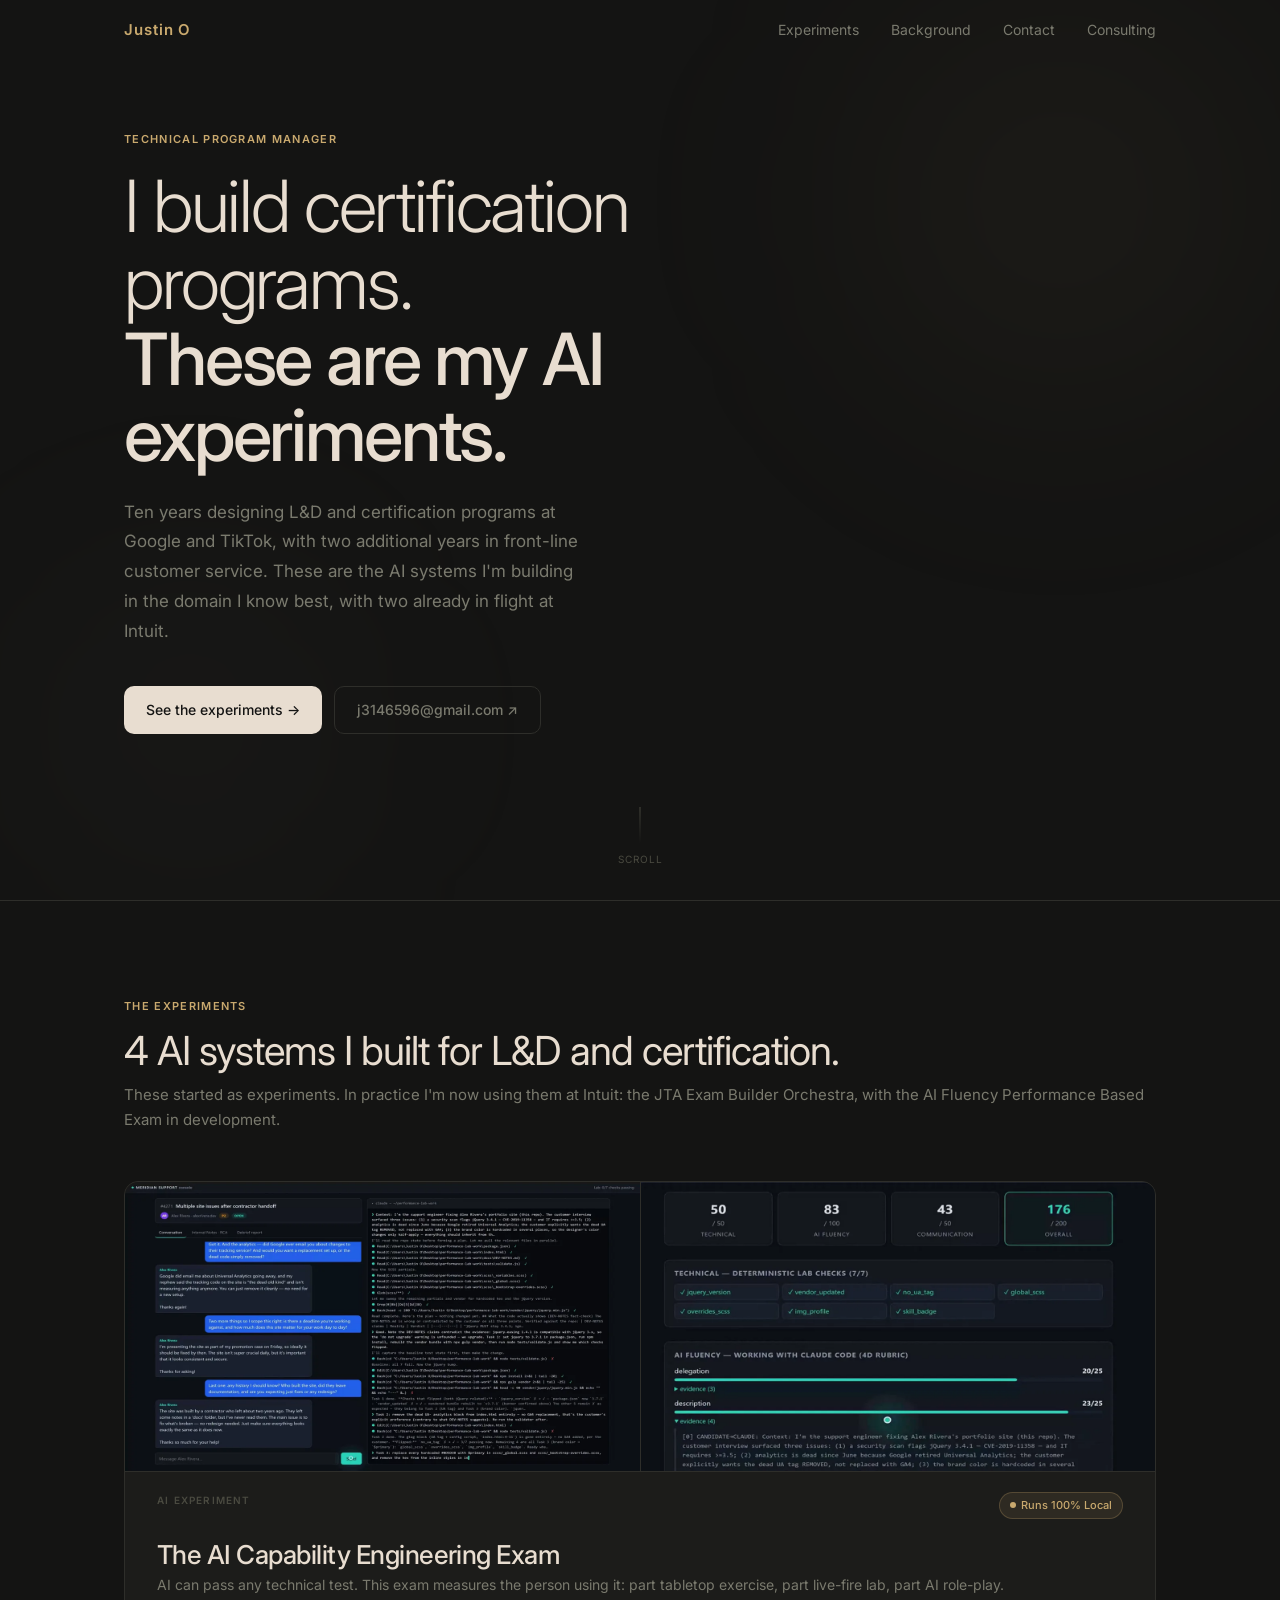
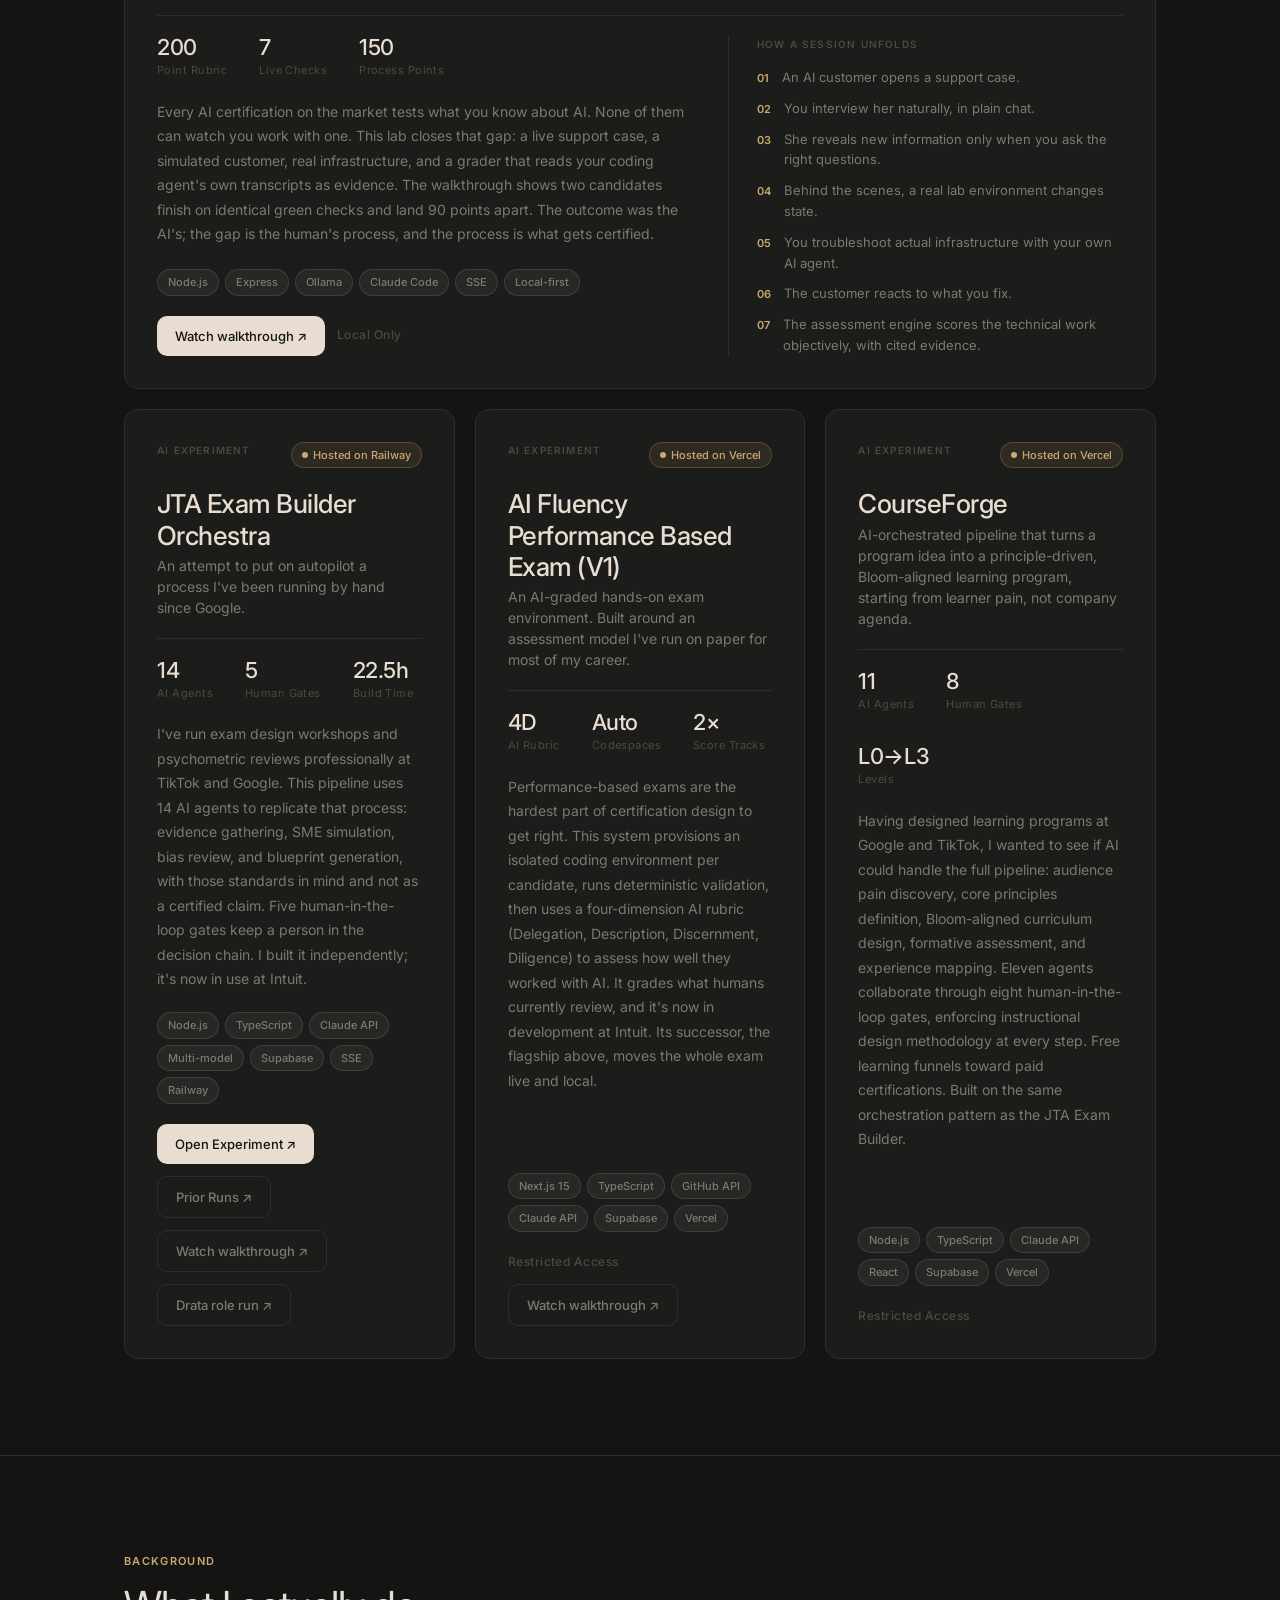
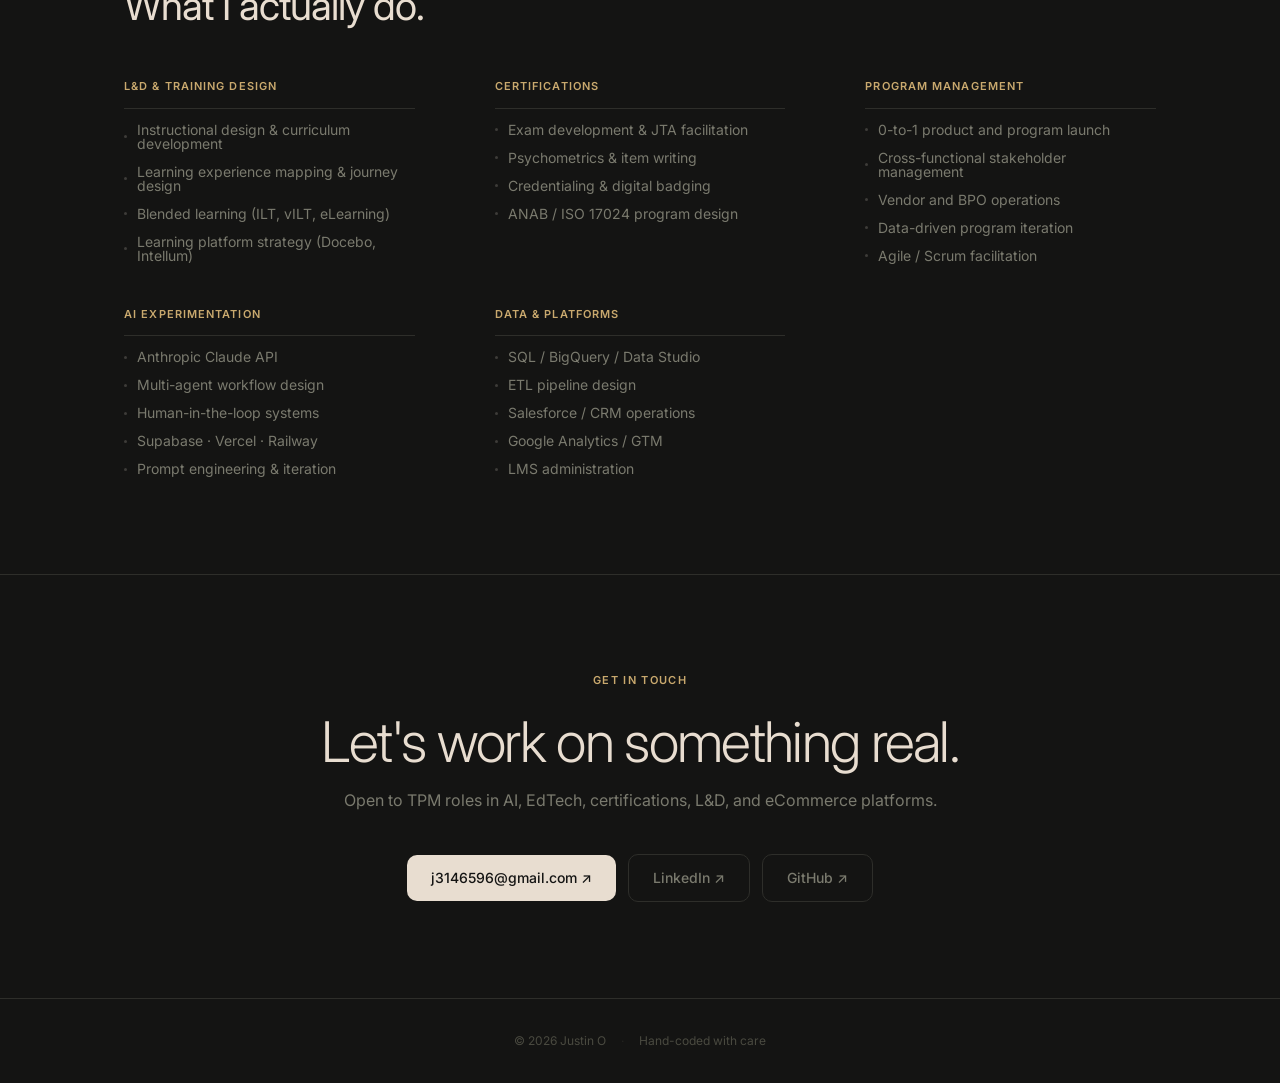
==== commit 62e84f03: "Add Drata Administrator JTA walkthrough" ====
--- a/index.html
+++ b/index.html
@@ -216,6 +216,7 @@
                 </a>
                 <a href="https://exam-jta-orchestration-production.up.railway.app/gallery.html" target="_blank" rel="noopener noreferrer" class="card-cta-ghost">Prior Runs ↗</a>
                 <a href="walkthrough-jta.html" target="_blank" rel="noopener noreferrer" class="card-cta-ghost">Watch walkthrough ↗</a>
+                <a href="drata-jta.html" target="_blank" rel="noopener noreferrer" class="card-cta-ghost">Drata role run ↗</a>
               </div>
             </article>
 
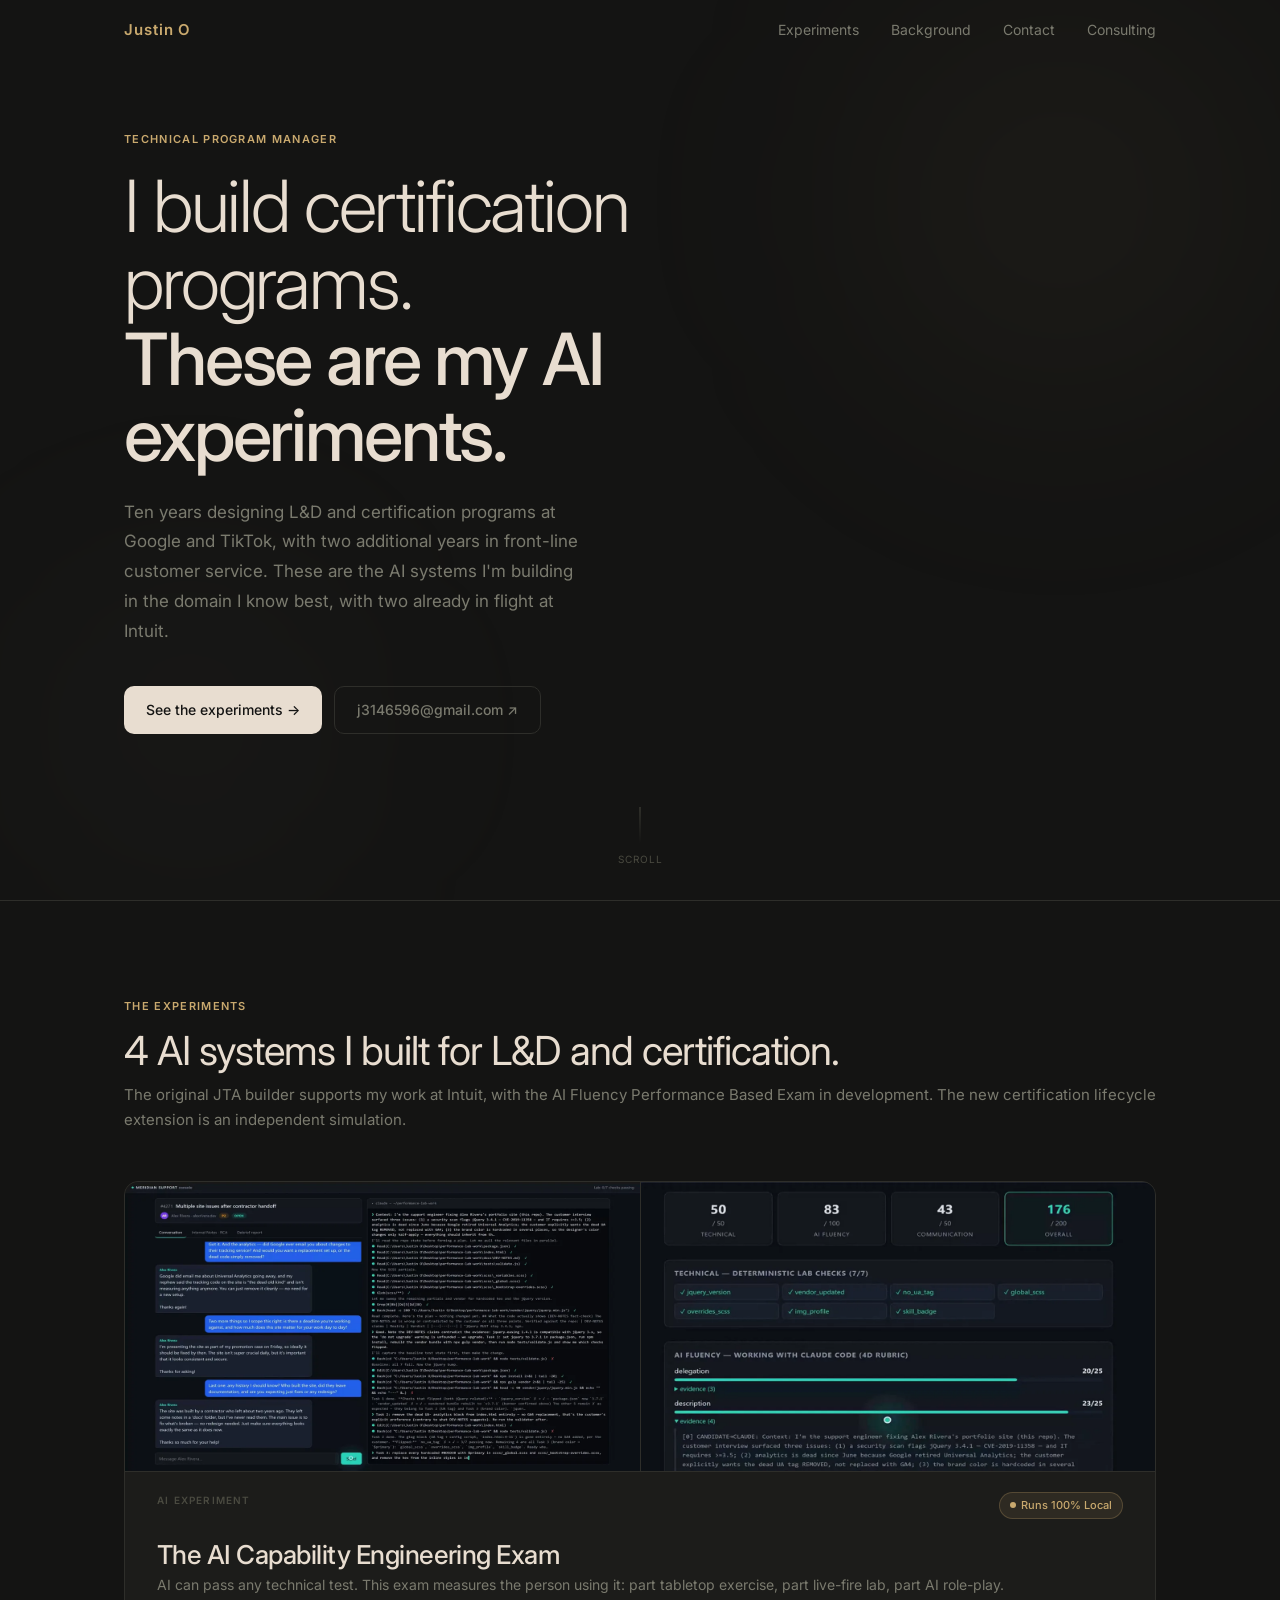
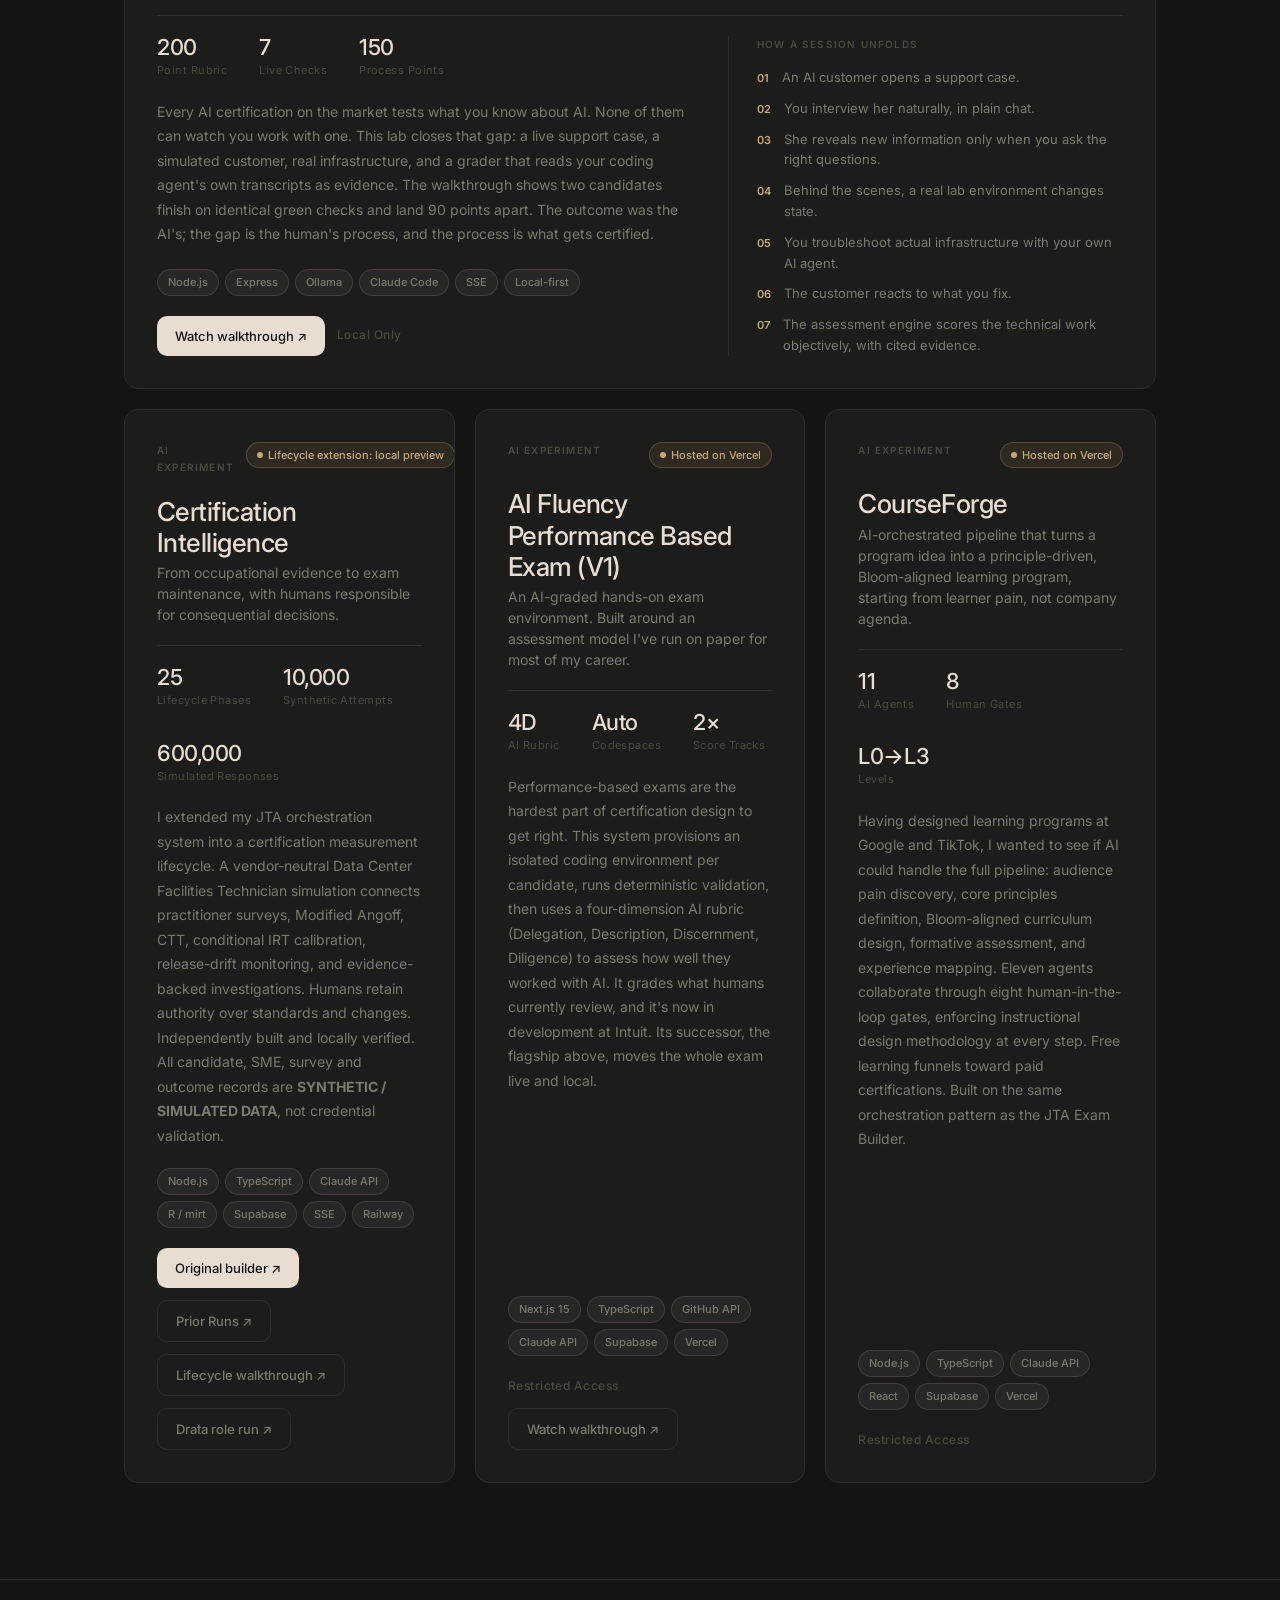
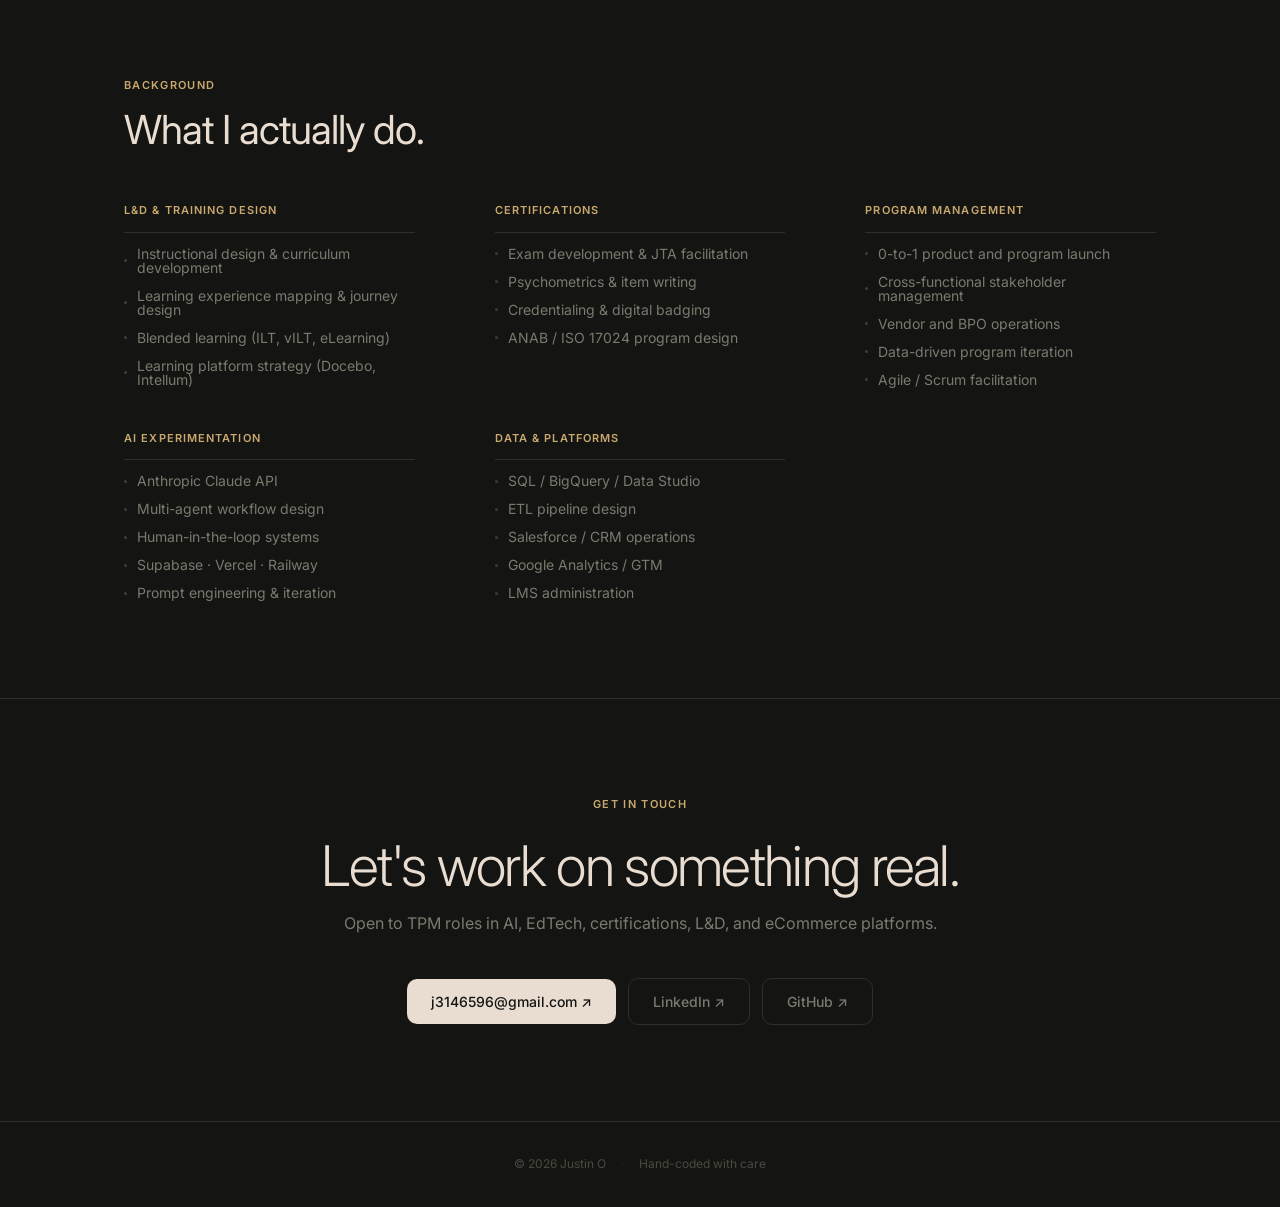
==== commit bf255254: "Describe certification lifecycle simulation and preserve historical walkthrough" ====
--- a/index.html
+++ b/index.html
@@ -67,7 +67,7 @@
         <div class="section-header" data-animate>
           <p class="section-label">The Experiments</p>
           <h2 class="section-title">4 AI systems I built for L&D and certification.</h2>
-          <p class="section-subtitle">These started as experiments. In practice I'm now using them at Intuit: the JTA Exam Builder Orchestra, with the AI Fluency Performance Based Exam in development.</p>
+          <p class="section-subtitle">The original JTA builder supports my work at Intuit, with the AI Fluency Performance Based Exam in development. The new certification lifecycle extension is an independent simulation.</p>
         </div>
 
         <div class="projects-grid">
@@ -158,64 +158,65 @@
           <!-- CARDS 2-4 -->
           <div class="projects-sub-grid">
 
-            <!-- CARD 2: JTA Exam Builder Orchestra -->
+            <!-- CARD 2: Certification Intelligence -->
             <article class="card" data-animate>
               <div class="card-top">
                 <span class="card-category">AI Experiment</span>
                 <span class="card-badge">
                   <span class="card-badge-dot" aria-hidden="true"></span>
-                  Hosted on Railway
+                  Lifecycle extension: local preview
                 </span>
               </div>
 
               <div>
-                <h3 class="card-title">JTA Exam Builder Orchestra</h3>
-                <p class="card-hook">An attempt to put on autopilot a process I've been running by hand since Google.</p>
+                <h3 class="card-title">Certification Intelligence</h3>
+                <p class="card-hook">From occupational evidence to exam maintenance, with humans responsible for consequential decisions.</p>
               </div>
 
               <div class="card-divider" aria-hidden="true"></div>
 
               <div class="card-stats" aria-label="Project metrics">
                 <div class="card-stat">
-                  <span class="card-stat-value">14</span>
-                  <span class="card-stat-label">AI Agents</span>
-                </div>
-                <div class="card-stat">
-                  <span class="card-stat-value">5</span>
-                  <span class="card-stat-label">Human Gates</span>
-                </div>
-                <div class="card-stat">
-                  <span class="card-stat-value">22.5h</span>
-                  <span class="card-stat-label">Build Time</span>
+                  <span class="card-stat-value">25</span>
+                  <span class="card-stat-label">Lifecycle Phases</span>
+                </div>
+                <div class="card-stat">
+                  <span class="card-stat-value">10,000</span>
+                  <span class="card-stat-label">Synthetic Attempts</span>
+                </div>
+                <div class="card-stat">
+                  <span class="card-stat-value">600,000</span>
+                  <span class="card-stat-label">Simulated Responses</span>
                 </div>
               </div>
 
               <p class="card-desc">
-                I've run exam design workshops and psychometric reviews professionally at TikTok and Google.
-                This pipeline uses 14 AI agents to replicate that process: evidence gathering, SME simulation,
-                bias review, and blueprint generation, with those standards in mind and not as
-                a certified claim. Five human-in-the-loop gates keep a person in the decision chain.
-                I built it independently; it's now in use at Intuit.
+                I extended my JTA orchestration system into a certification measurement lifecycle.
+                A vendor-neutral Data Center Facilities Technician simulation connects practitioner
+                surveys, Modified Angoff, CTT, conditional IRT calibration, release-drift monitoring,
+                and evidence-backed investigations. Humans retain authority over standards and changes.
+                Independently built and locally verified. All candidate, SME, survey and outcome
+                records are <strong>SYNTHETIC / SIMULATED DATA</strong>, not credential validation.
               </p>
 
               <div class="card-tags" aria-label="Technologies used">
                 <span class="tag">Node.js</span>
                 <span class="tag">TypeScript</span>
                 <span class="tag">Claude API</span>
-                <span class="tag">Multi-model</span>
+                <span class="tag">R / mirt</span>
                 <span class="tag">Supabase</span>
                 <span class="tag">SSE</span>
                 <span class="tag">Railway</span>
               </div>
 
               <div class="card-ctas">
-                <a href="https://exam-jta-orchestration-production.up.railway.app/"
+                <a href="https://exam-jta-orchestration-production.up.railway.app/index.html"
                    target="_blank" rel="noopener noreferrer"
                    class="card-cta-primary">
-                  Open Experiment ↗
+                  Original builder ↗
                 </a>
                 <a href="https://exam-jta-orchestration-production.up.railway.app/gallery.html" target="_blank" rel="noopener noreferrer" class="card-cta-ghost">Prior Runs ↗</a>
-                <a href="walkthrough-jta.html" target="_blank" rel="noopener noreferrer" class="card-cta-ghost">Watch walkthrough ↗</a>
+                <a href="walkthrough-jta.html" target="_blank" rel="noopener noreferrer" class="card-cta-ghost">Lifecycle walkthrough ↗</a>
                 <a href="drata-jta.html" target="_blank" rel="noopener noreferrer" class="card-cta-ghost">Drata role run ↗</a>
               </div>
             </article>
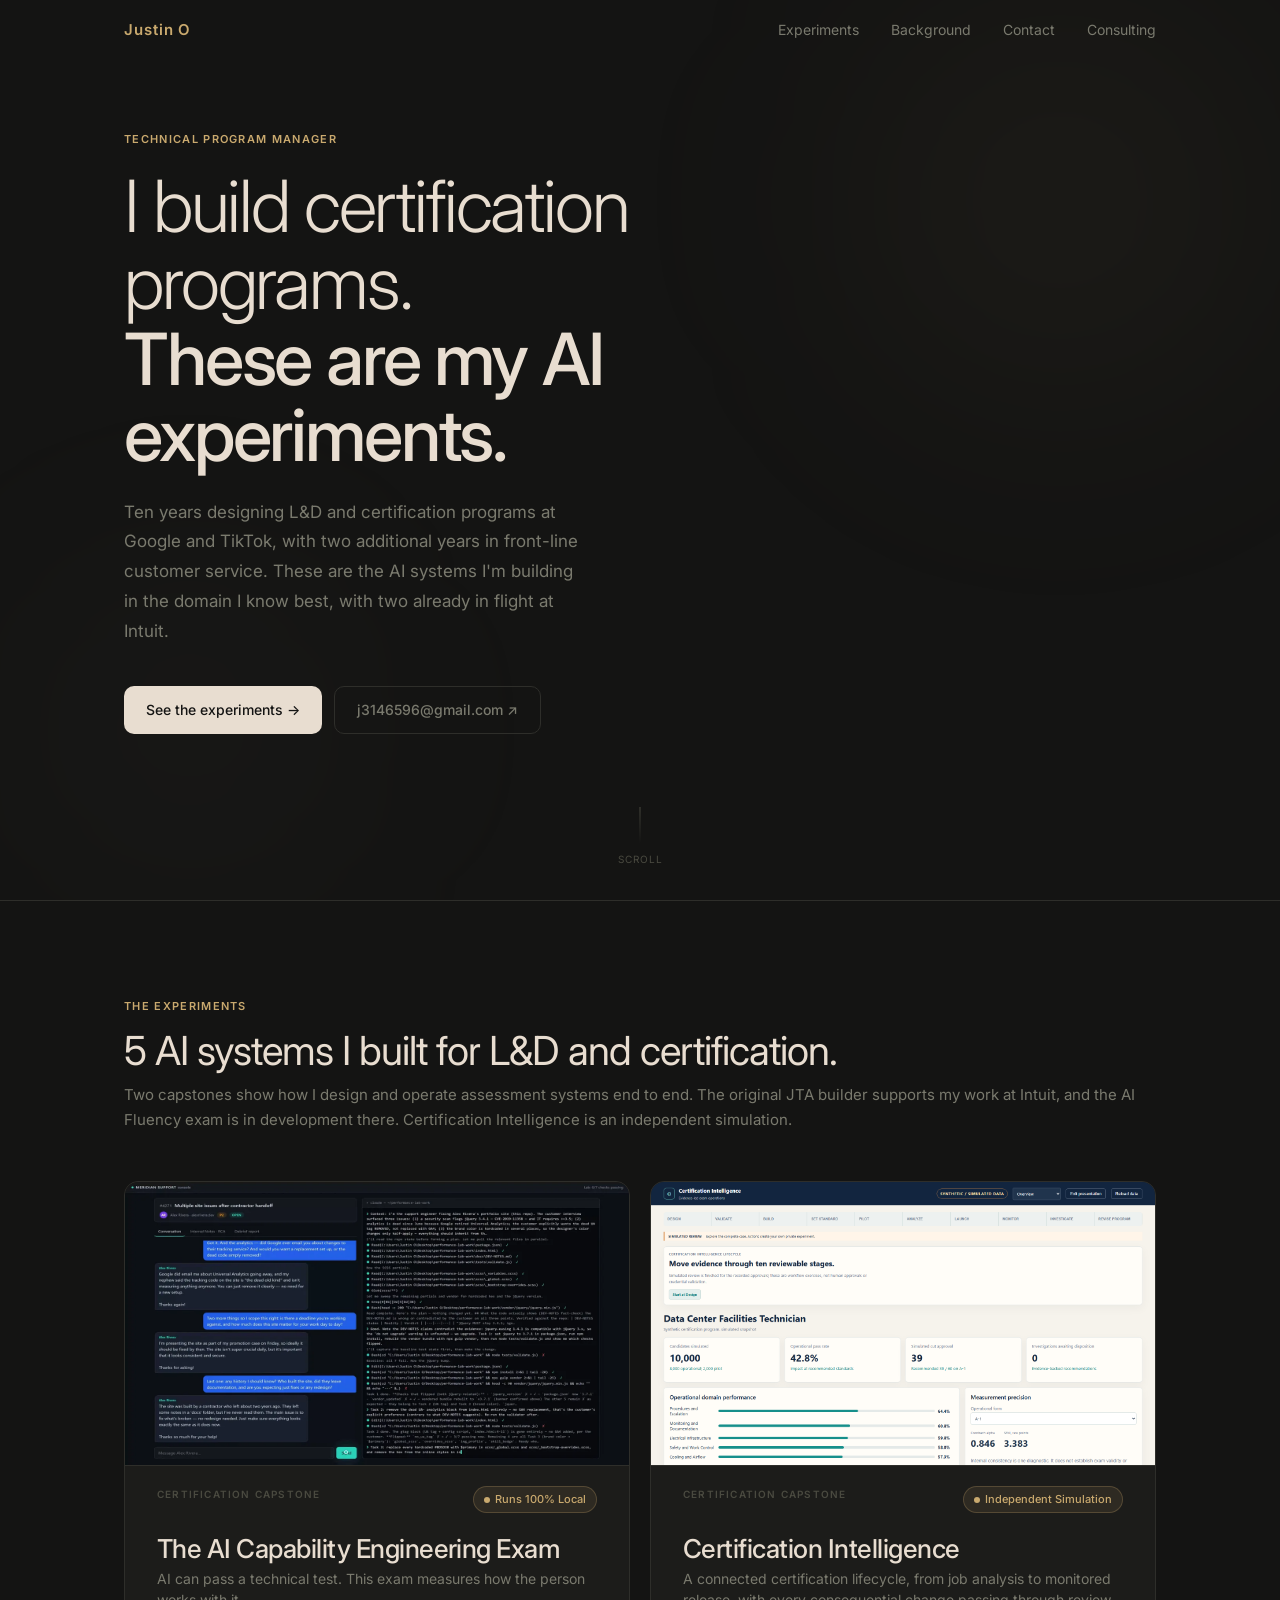
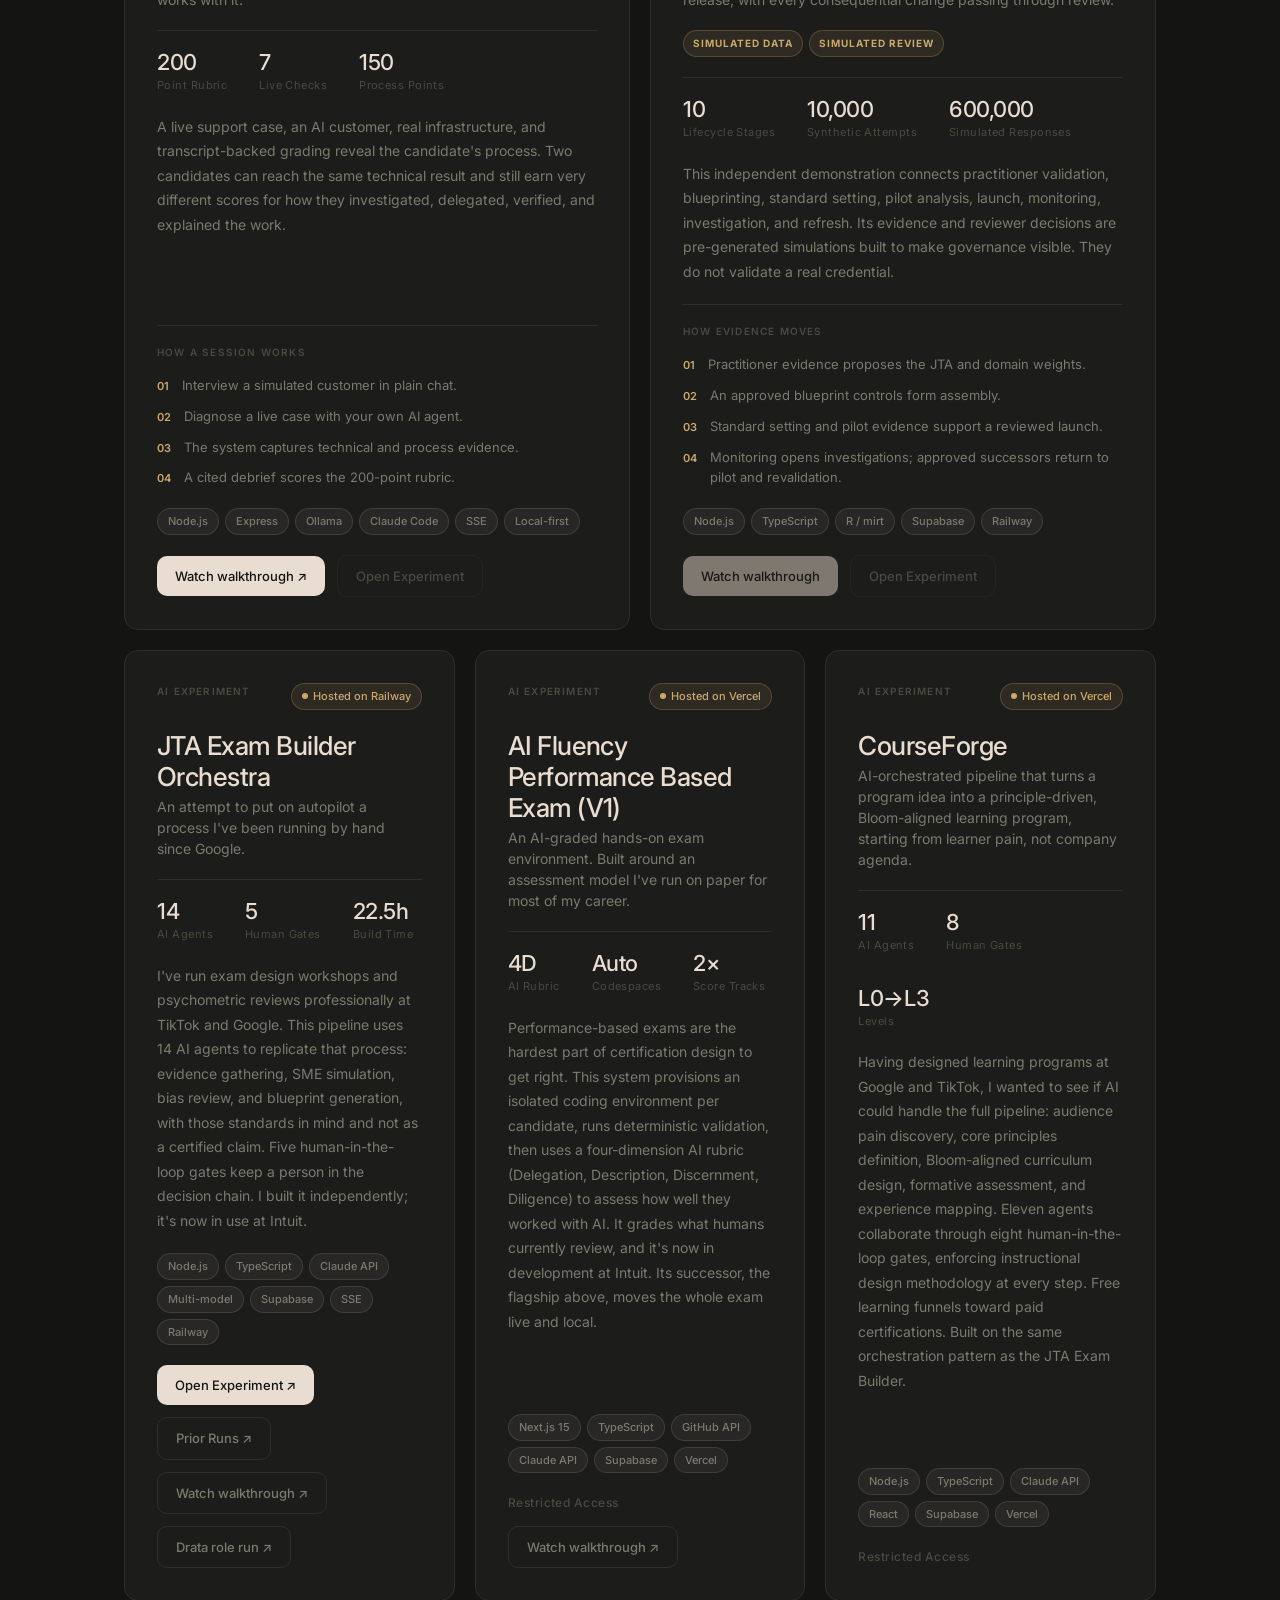
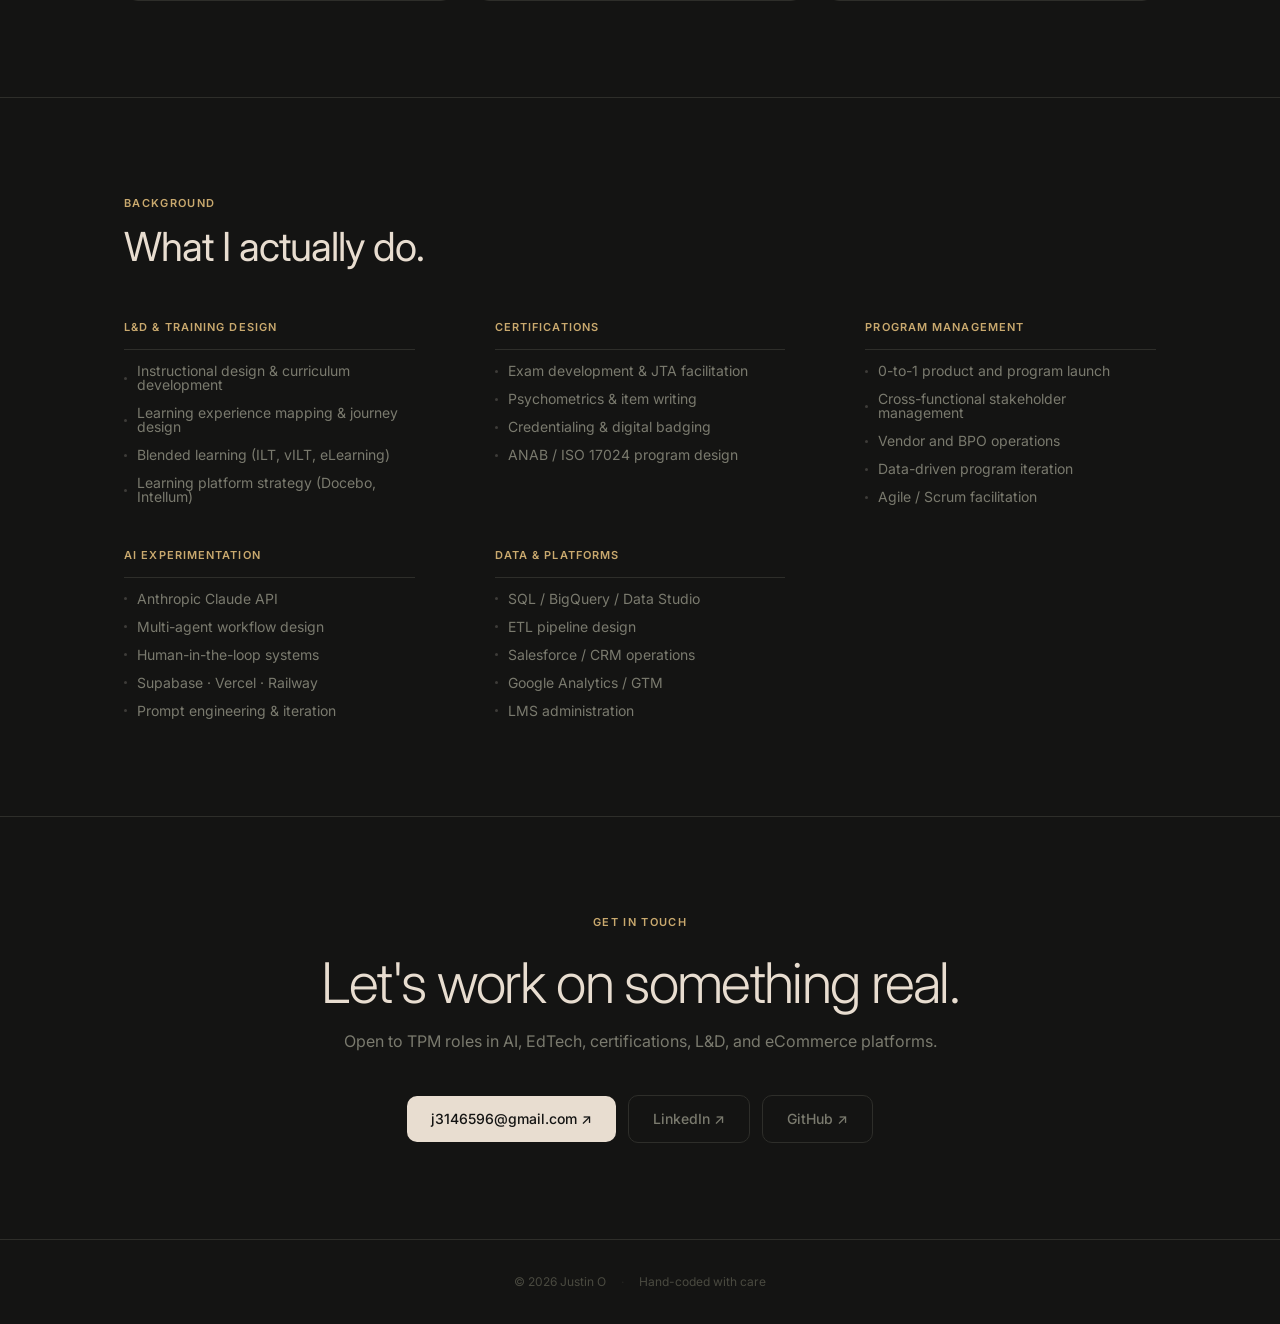
==== commit 3780179c: "Present assessment systems as two balanced capstones" ====
--- a/index.html
+++ b/index.html
@@ -66,25 +66,23 @@
 
         <div class="section-header" data-animate>
           <p class="section-label">The Experiments</p>
-          <h2 class="section-title">4 AI systems I built for L&D and certification.</h2>
-          <p class="section-subtitle">The original JTA builder supports my work at Intuit, with the AI Fluency Performance Based Exam in development. The new certification lifecycle extension is an independent simulation.</p>
+          <h2 class="section-title">5 AI systems I built for L&amp;D and certification.</h2>
+          <p class="section-subtitle">Two capstones show how I design and operate assessment systems end to end. The original JTA builder supports my work at Intuit, and the AI Fluency exam is in development there. Certification Intelligence is an independent simulation.</p>
         </div>
 
         <div class="projects-grid">
 
-          <!-- CARD 1: The AI Capability Engineering Exam (AI Performance Lab), full width -->
-          <article class="card card-flagship" data-animate>
+          <div class="projects-capstone-grid">
+          <!-- CAPSTONE 1: The AI Capability Engineering Exam -->
+          <article class="card card-capstone" data-animate>
             <div class="card-media">
               <img src="assets/perflab-console.webp"
                    alt="Exam console: interviewing the AI customer in chat while Claude Code works on the lab repo in a terminal"
                    loading="lazy" width="1280" height="720" />
-              <img src="assets/perflab-report.webp"
-                   alt="Debrief report scoring 176 of 200, with the four-dimension rubric and quoted transcript evidence"
-                   loading="lazy" width="1280" height="720" />
             </div>
 
             <div class="card-top">
-              <span class="card-category">AI Experiment</span>
+              <span class="card-category">Certification Capstone</span>
               <span class="card-badge">
                 <span class="card-badge-dot" aria-hidden="true"></span>
                 Runs 100% Local
@@ -93,13 +91,12 @@
 
             <div>
               <h3 class="card-title">The AI Capability Engineering Exam</h3>
-              <p class="card-hook">AI can pass any technical test. This exam measures the person using it: part tabletop exercise, part live-fire lab, part AI role-play.</p>
+              <p class="card-hook">AI can pass a technical test. This exam measures how the person works with it.</p>
             </div>
 
             <div class="card-divider" aria-hidden="true"></div>
 
             <div class="card-body">
-              <div class="card-body-main">
                 <div class="card-stats" aria-label="Project metrics">
                   <div class="card-stat">
                     <span class="card-stat-value">200</span>
@@ -115,15 +112,17 @@
                   </div>
                 </div>
 
-                <p class="card-desc">
-                  Every AI certification on the market tests what you know about AI. None of
-                  them can watch you work with one. This lab closes that gap: a live support
-                  case, a simulated customer, real infrastructure, and a grader that reads
-                  your coding agent's own transcripts as evidence. The walkthrough shows two
-                  candidates finish on identical green checks and land 90 points apart. The
-                  outcome was the AI's; the gap is the human's process, and the process is
-                  what gets certified.
-                </p>
+                <p class="card-desc">A live support case, an AI customer, real infrastructure, and transcript-backed grading reveal the candidate's process. Two candidates can reach the same technical result and still earn very different scores for how they investigated, delegated, verified, and explained the work.</p>
+
+                <div class="card-steps" aria-label="How a session works">
+                  <p class="card-steps-label">How a session works</p>
+                  <ol>
+                    <li>Interview a simulated customer in plain chat.</li>
+                    <li>Diagnose a live case with your own AI agent.</li>
+                    <li>The system captures technical and process evidence.</li>
+                    <li>A cited debrief scores the 200-point rubric.</li>
+                  </ol>
+                </div>
 
                 <div class="card-tags" aria-label="Technologies used">
                   <span class="tag">Node.js</span>
@@ -136,92 +135,122 @@
 
                 <div class="card-ctas">
                   <a href="walkthrough-perflab.html" target="_blank" rel="noopener noreferrer" class="card-cta-primary">Watch walkthrough ↗</a>
-                  <span class="card-cta-muted">Local Only</span>
-                </div>
-              </div>
-
-              <div class="card-steps" aria-label="How a session unfolds">
-                <p class="card-steps-label">How a session unfolds</p>
-                <ol>
-                  <li>An AI customer opens a support case.</li>
-                  <li>You interview her naturally, in plain chat.</li>
-                  <li>She reveals new information only when you ask the right questions.</li>
-                  <li>Behind the scenes, a real lab environment changes state.</li>
-                  <li>You troubleshoot actual infrastructure with your own AI agent.</li>
-                  <li>The customer reacts to what you fix.</li>
-                  <li>The assessment engine scores the technical work objectively, with cited evidence.</li>
-                </ol>
-              </div>
+                  <span class="card-cta-ghost card-cta-disabled" role="link" aria-disabled="true" title="This experiment runs locally">Open Experiment</span>
+                </div>
             </div>
           </article>
 
-          <!-- CARDS 2-4 -->
+            <!-- CAPSTONE 2: Certification Intelligence -->
+            <article class="card card-capstone" data-animate>
+              <div class="card-media">
+                <img src="assets/certification-intelligence.png" alt="Certification Intelligence workspace showing ten lifecycle stages, ten thousand synthetic candidates and clearly labeled simulated review" width="1600" height="900" loading="lazy">
+              </div>
+
+              <div class="card-top">
+                <span class="card-category">Certification Capstone</span>
+                <span class="card-badge">
+                  <span class="card-badge-dot" aria-hidden="true"></span>
+                  Independent Simulation
+                </span>
+              </div>
+
+              <div>
+                <h3 class="card-title">Certification Intelligence</h3>
+                <p class="card-hook">A connected certification lifecycle, from job analysis to monitored release, with every consequential change passing through review.</p>
+              </div>
+
+              <div class="card-disclosures" aria-label="Simulation disclosures">
+                <span>Simulated Data</span>
+                <span>Simulated Review</span>
+              </div>
+
+              <div class="card-divider" aria-hidden="true"></div>
+
+              <div class="card-body">
+              <div class="card-stats" aria-label="Project metrics">
+                <div class="card-stat">
+                  <span class="card-stat-value">10</span>
+                  <span class="card-stat-label">Lifecycle Stages</span>
+                </div>
+                <div class="card-stat">
+                  <span class="card-stat-value">10,000</span>
+                  <span class="card-stat-label">Synthetic Attempts</span>
+                </div>
+                <div class="card-stat">
+                  <span class="card-stat-value">600,000</span>
+                  <span class="card-stat-label">Simulated Responses</span>
+                </div>
+              </div>
+
+              <p class="card-desc">This independent demonstration connects practitioner validation, blueprinting, standard setting, pilot analysis, launch, monitoring, investigation, and refresh. Its evidence and reviewer decisions are pre-generated simulations built to make governance visible. They do not validate a real credential.</p>
+
+              <div class="card-steps" aria-label="How evidence moves">
+                <p class="card-steps-label">How evidence moves</p>
+                <ol>
+                  <li>Practitioner evidence proposes the JTA and domain weights.</li>
+                  <li>An approved blueprint controls form assembly.</li>
+                  <li>Standard setting and pilot evidence support a reviewed launch.</li>
+                  <li>Monitoring opens investigations; approved successors return to pilot and revalidation.</li>
+                </ol>
+              </div>
+
+              <div class="card-tags" aria-label="Technologies used">
+                <span class="tag">Node.js</span>
+                <span class="tag">TypeScript</span>
+                <span class="tag">R / mirt</span>
+                <span class="tag">Supabase</span>
+                <span class="tag">Railway</span>
+              </div>
+
+              <div class="card-ctas">
+                <span class="card-cta-primary card-cta-disabled" role="link" aria-disabled="true" title="Pending an accepted public video">Watch walkthrough</span>
+                <span class="card-cta-ghost card-cta-disabled" role="link" aria-disabled="true" title="Pending a separate verified deployment">Open Experiment</span>
+              </div>
+              </div>
+            </article>
+
+          </div><!-- /projects-capstone-grid -->
+
           <div class="projects-sub-grid">
 
-            <!-- CARD 2: Certification Intelligence -->
+            <!-- CARD 3: JTA Exam Builder Orchestra -->
             <article class="card" data-animate>
               <div class="card-top">
                 <span class="card-category">AI Experiment</span>
                 <span class="card-badge">
                   <span class="card-badge-dot" aria-hidden="true"></span>
-                  Lifecycle extension: local preview
+                  Hosted on Railway
                 </span>
               </div>
 
               <div>
-                <h3 class="card-title">Certification Intelligence</h3>
-                <p class="card-hook">From occupational evidence to exam maintenance, with humans responsible for consequential decisions.</p>
+                <h3 class="card-title">JTA Exam Builder Orchestra</h3>
+                <p class="card-hook">An attempt to put on autopilot a process I've been running by hand since Google.</p>
               </div>
 
               <div class="card-divider" aria-hidden="true"></div>
 
               <div class="card-stats" aria-label="Project metrics">
-                <div class="card-stat">
-                  <span class="card-stat-value">25</span>
-                  <span class="card-stat-label">Lifecycle Phases</span>
-                </div>
-                <div class="card-stat">
-                  <span class="card-stat-value">10,000</span>
-                  <span class="card-stat-label">Synthetic Attempts</span>
-                </div>
-                <div class="card-stat">
-                  <span class="card-stat-value">600,000</span>
-                  <span class="card-stat-label">Simulated Responses</span>
-                </div>
-              </div>
-
-              <p class="card-desc">
-                I extended my JTA orchestration system into a certification measurement lifecycle.
-                A vendor-neutral Data Center Facilities Technician simulation connects practitioner
-                surveys, Modified Angoff, CTT, conditional IRT calibration, release-drift monitoring,
-                and evidence-backed investigations. Humans retain authority over standards and changes.
-                Independently built and locally verified. All candidate, SME, survey and outcome
-                records are <strong>SYNTHETIC / SIMULATED DATA</strong>, not credential validation.
-              </p>
+                <div class="card-stat"><span class="card-stat-value">14</span><span class="card-stat-label">AI Agents</span></div>
+                <div class="card-stat"><span class="card-stat-value">5</span><span class="card-stat-label">Human Gates</span></div>
+                <div class="card-stat"><span class="card-stat-value">22.5h</span><span class="card-stat-label">Build Time</span></div>
+              </div>
+
+              <p class="card-desc">I've run exam design workshops and psychometric reviews professionally at TikTok and Google. This pipeline uses 14 AI agents to replicate that process: evidence gathering, SME simulation, bias review, and blueprint generation, with those standards in mind and not as a certified claim. Five human-in-the-loop gates keep a person in the decision chain. I built it independently; it's now in use at Intuit.</p>
 
               <div class="card-tags" aria-label="Technologies used">
-                <span class="tag">Node.js</span>
-                <span class="tag">TypeScript</span>
-                <span class="tag">Claude API</span>
-                <span class="tag">R / mirt</span>
-                <span class="tag">Supabase</span>
-                <span class="tag">SSE</span>
-                <span class="tag">Railway</span>
+                <span class="tag">Node.js</span><span class="tag">TypeScript</span><span class="tag">Claude API</span><span class="tag">Multi-model</span><span class="tag">Supabase</span><span class="tag">SSE</span><span class="tag">Railway</span>
               </div>
 
               <div class="card-ctas">
-                <a href="https://exam-jta-orchestration-production.up.railway.app/index.html"
-                   target="_blank" rel="noopener noreferrer"
-                   class="card-cta-primary">
-                  Original builder ↗
-                </a>
-                <a href="https://exam-jta-orchestration-production.up.railway.app/gallery.html" target="_blank" rel="noopener noreferrer" class="card-cta-ghost">Prior Runs ↗</a>
-                <a href="walkthrough-jta.html" target="_blank" rel="noopener noreferrer" class="card-cta-ghost">Lifecycle walkthrough ↗</a>
-                <a href="drata-jta.html" target="_blank" rel="noopener noreferrer" class="card-cta-ghost">Drata role run ↗</a>
+                <a href="https://exam-jta-orchestration-production.up.railway.app/" target="_blank" rel="noopener noreferrer" class="card-cta-primary">Open Experiment &nearr;</a>
+                <a href="https://exam-jta-orchestration-production.up.railway.app/gallery.html" target="_blank" rel="noopener noreferrer" class="card-cta-ghost">Prior Runs &nearr;</a>
+                <a href="walkthrough-jta.html" target="_blank" rel="noopener noreferrer" class="card-cta-ghost">Watch walkthrough &nearr;</a>
+                <a href="drata-jta.html" target="_blank" rel="noopener noreferrer" class="card-cta-ghost">Drata role run &nearr;</a>
               </div>
             </article>
 
-            <!-- CARD 3: AI Fluency Performance Based Exam (V1) -->
+            <!-- CARD 4: AI Fluency Performance Based Exam (V1) -->
             <article class="card" data-animate>
               <div class="card-top">
                 <span class="card-category">AI Experiment</span>
@@ -277,7 +306,7 @@
               </div>
             </article>
 
-            <!-- CARD 4: CourseForge -->
+            <!-- CARD 5: CourseForge -->
             <article class="card" data-animate>
               <div class="card-top">
                 <span class="card-category">AI Experiment</span>
--- a/style.css
+++ b/style.css
@@ -392,9 +392,16 @@
   gap: 20px;
 }
 
+.projects-capstone-grid {
+  display: grid;
+  grid-template-columns: repeat(2, minmax(0, 1fr));
+  gap: 20px;
+  align-items: stretch;
+}
+
 .projects-sub-grid {
   display: grid;
-  grid-template-columns: repeat(3, 1fr);
+  grid-template-columns: repeat(3, minmax(0, 1fr));
   gap: 20px;
 }
 
@@ -596,12 +603,54 @@
   display: block;
 }
 
+.card-capstone {
+  height: 100%;
+}
+
+.card-capstone .card-media {
+  grid-template-columns: 1fr;
+}
+
+.card-media-fallback {
+  aspect-ratio: 16 / 9;
+  place-items: center;
+  background:
+    radial-gradient(circle at 78% 18%, rgba(201, 146, 92, 0.2), transparent 34%),
+    linear-gradient(145deg, rgba(232, 221, 208, 0.08), rgba(232, 221, 208, 0.015));
+  color: var(--accent);
+  text-align: center;
+}
+
+.card-media-fallback span {
+  display: flex;
+  flex-direction: column;
+  gap: 8px;
+  font-size: clamp(18px, 2.2vw, 26px);
+  font-weight: 500;
+  letter-spacing: -0.02em;
+}
+
+.card-media-fallback small {
+  color: var(--text-dim);
+  font-size: 10px;
+  font-weight: 600;
+  letter-spacing: 0.12em;
+  text-transform: uppercase;
+}
+
 .card-body {
   display: grid;
   grid-template-columns: 1.15fr 0.85fr;
   gap: 36px;
 }
 
+.card-capstone .card-body {
+  display: flex;
+  flex: 1;
+  flex-direction: column;
+  gap: 20px;
+}
+
 .card-body-main {
   display: flex;
   flex-direction: column;
@@ -611,6 +660,31 @@
 .card-steps {
   border-left: 1px solid var(--border);
   padding-left: 28px;
+}
+
+.card-capstone .card-steps {
+  border-top: 1px solid var(--border);
+  border-left: 0;
+  padding-top: 18px;
+  padding-left: 0;
+}
+
+.card-disclosures {
+  display: flex;
+  flex-wrap: wrap;
+  gap: 6px;
+}
+
+.card-disclosures span {
+  padding: 4px 9px;
+  border: 1px solid var(--badge-border);
+  border-radius: var(--radius-pill);
+  background: var(--badge-bg);
+  color: var(--badge-text);
+  font-size: 10px;
+  font-weight: 700;
+  letter-spacing: 0.1em;
+  text-transform: uppercase;
 }
 
 .card-steps-label {
@@ -649,16 +723,13 @@
   flex-shrink: 0;
 }
 
-@media (max-width: 1024px) {
-  .projects-sub-grid { grid-template-columns: 1fr 1fr; }
-}
-
 @media (max-width: 900px) {
   .card-body { grid-template-columns: 1fr; gap: 24px; }
   .card-steps { border-left: none; padding-left: 0; }
 }
 
-@media (max-width: 820px) {
+@media (max-width: 919px) {
+  .projects-capstone-grid,
   .projects-sub-grid { grid-template-columns: 1fr; }
   .card { padding: 28px; }
   .card-stat-value { font-size: 20px; }
@@ -856,4 +927,24 @@
   color: var(--accent);
   border-color: var(--border-hover);
   transform: translateY(-1px);
-}+}
+
+.card-cta-disabled,
+.card-cta-disabled:hover {
+  opacity: 0.48;
+  cursor: not-allowed;
+  pointer-events: none;
+  transform: none;
+}
+
+@media (max-width: 640px) {
+  .card-capstone .card-ctas {
+    align-items: stretch;
+    flex-direction: column;
+  }
+
+  .card-capstone .card-ctas > * {
+    justify-content: center;
+    width: 100%;
+  }
+}
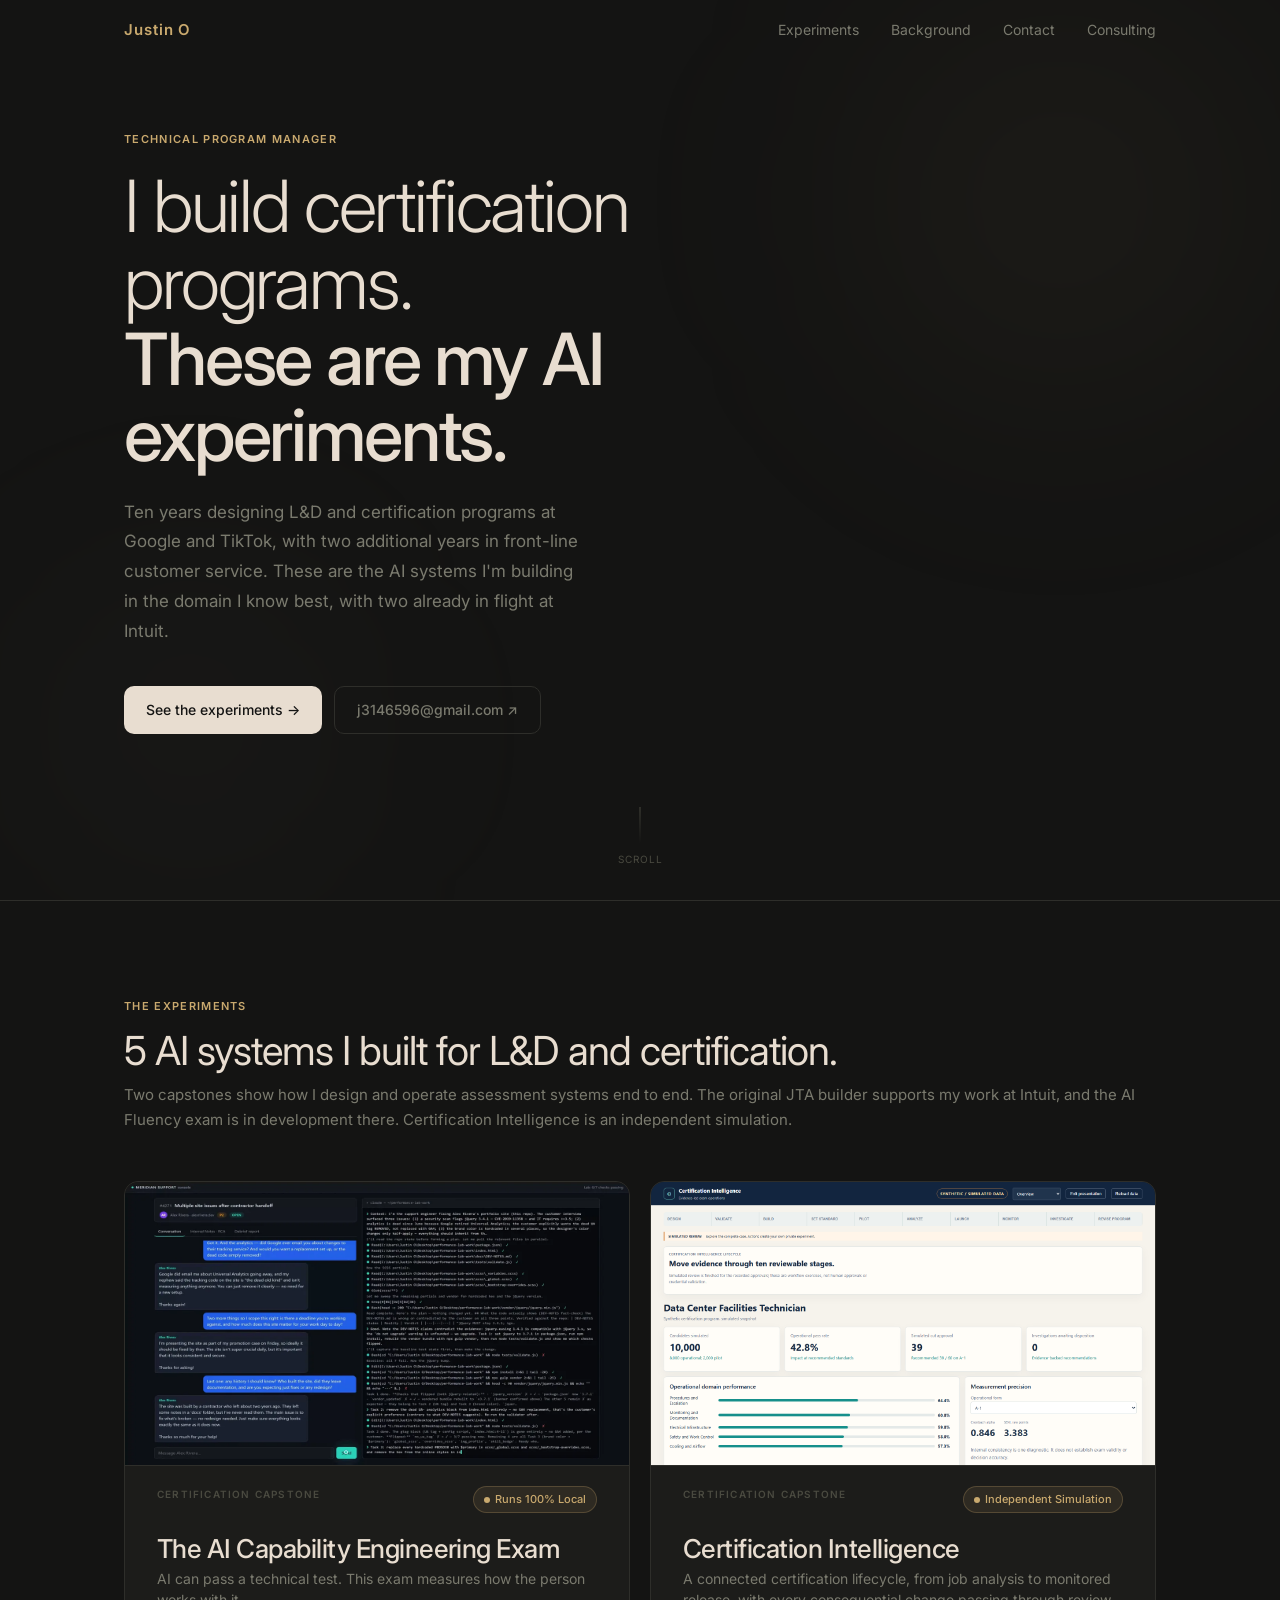
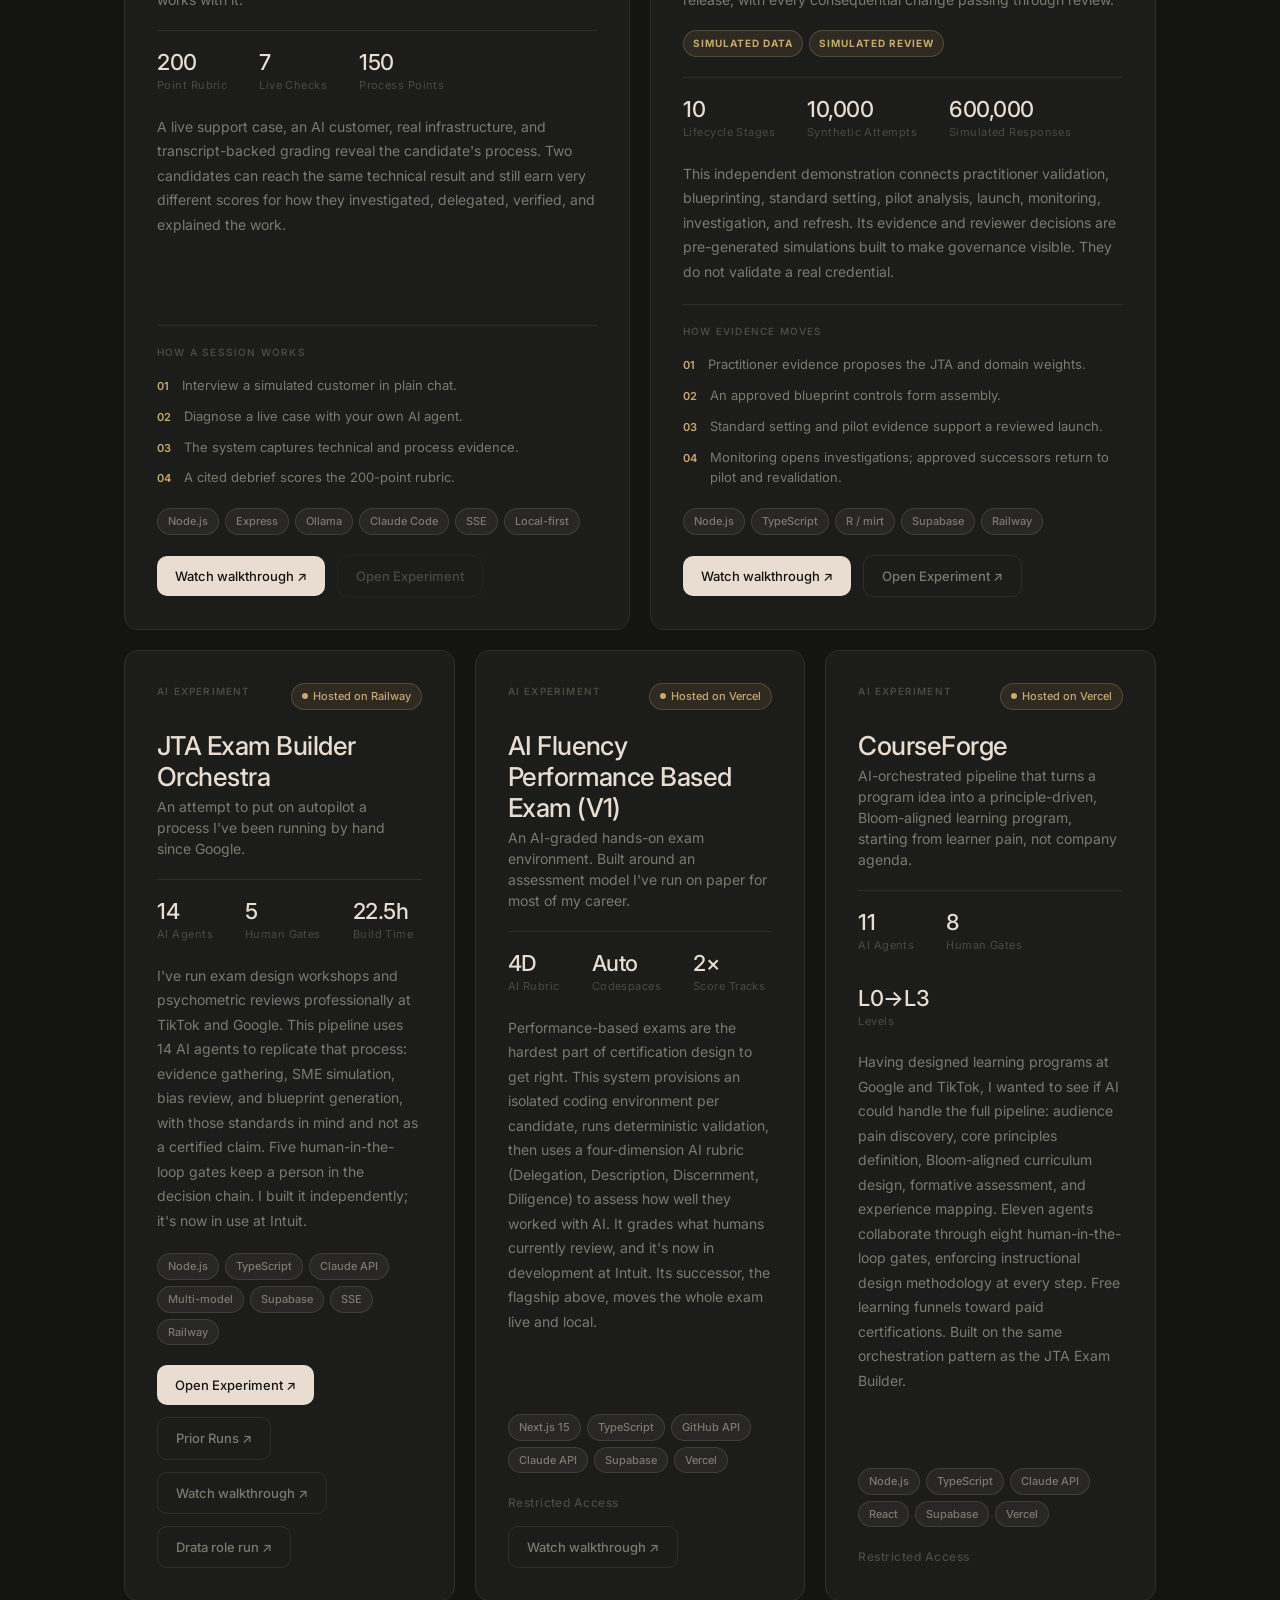
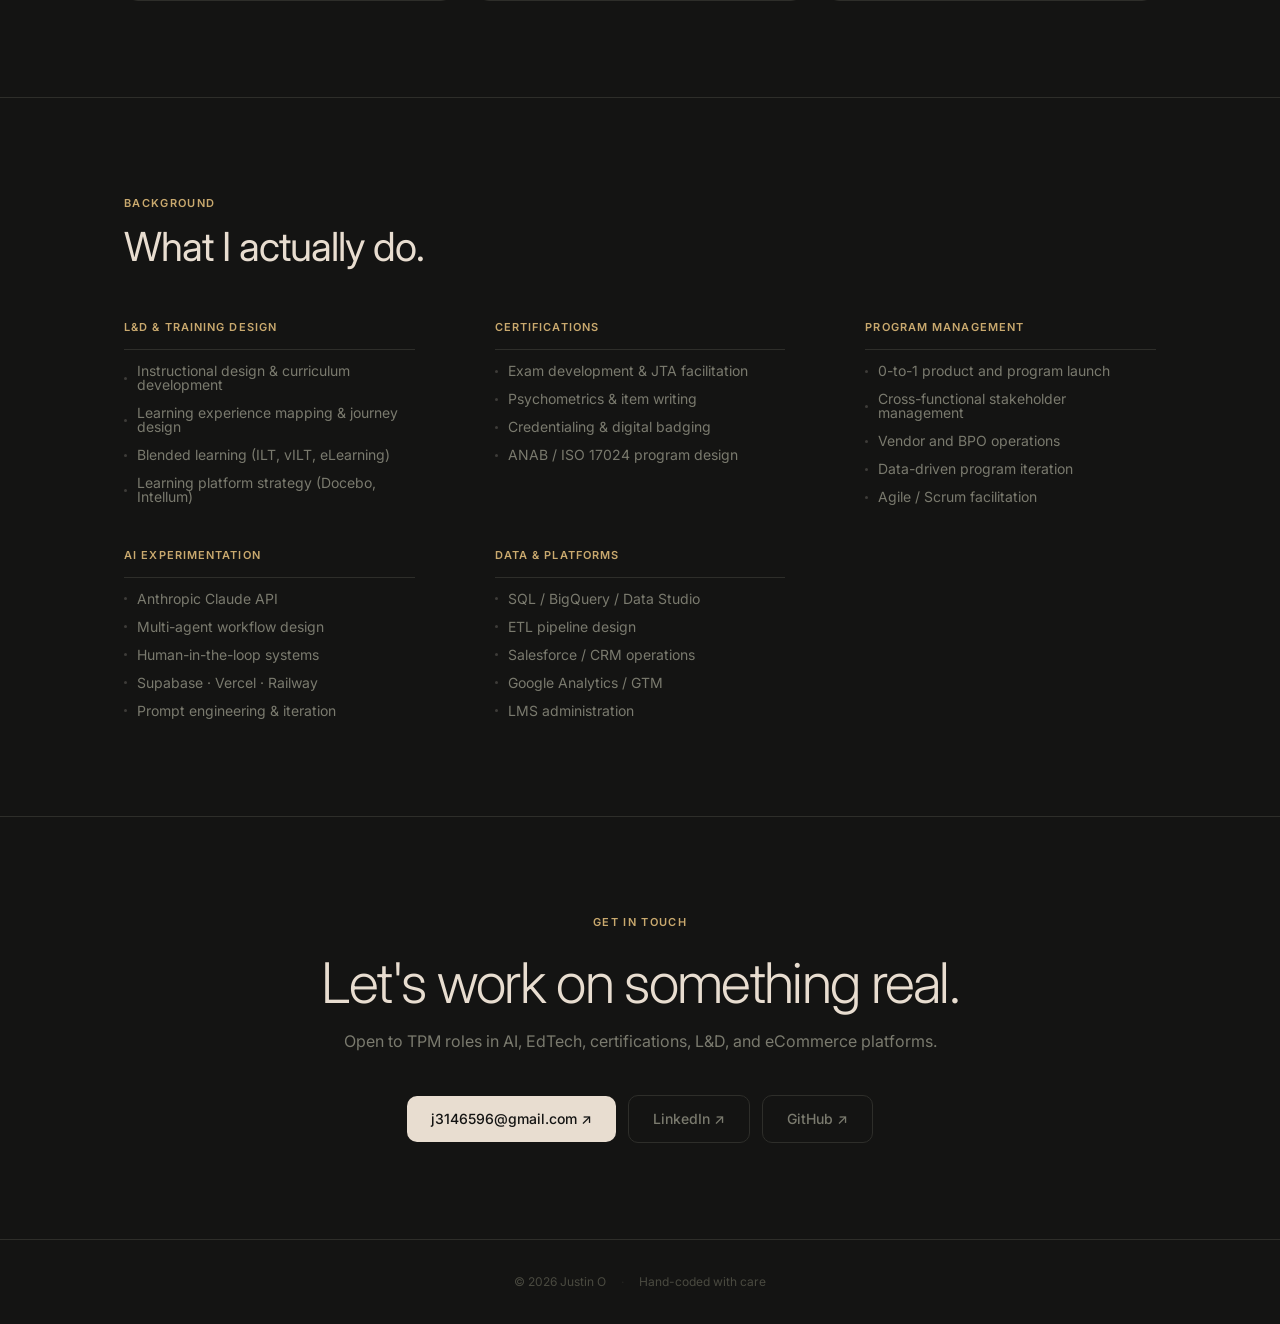
==== commit a426bcfe: "Publish completed lifecycle walkthrough and separate live experiment" ====
--- a/index.html
+++ b/index.html
@@ -203,8 +203,8 @@
               </div>
 
               <div class="card-ctas">
-                <span class="card-cta-primary card-cta-disabled" role="link" aria-disabled="true" title="Pending an accepted public video">Watch walkthrough</span>
-                <span class="card-cta-ghost card-cta-disabled" role="link" aria-disabled="true" title="Pending a separate verified deployment">Open Experiment</span>
+                <a href="walkthrough-certification-intelligence.html#walkthrough" target="_blank" rel="noopener noreferrer" class="card-cta-primary">Watch walkthrough &nearr;</a>
+                <a href="https://graceful-trust-production-3d23.up.railway.app" target="_blank" rel="noopener noreferrer" class="card-cta-ghost">Open Experiment &nearr;</a>
               </div>
               </div>
             </article>
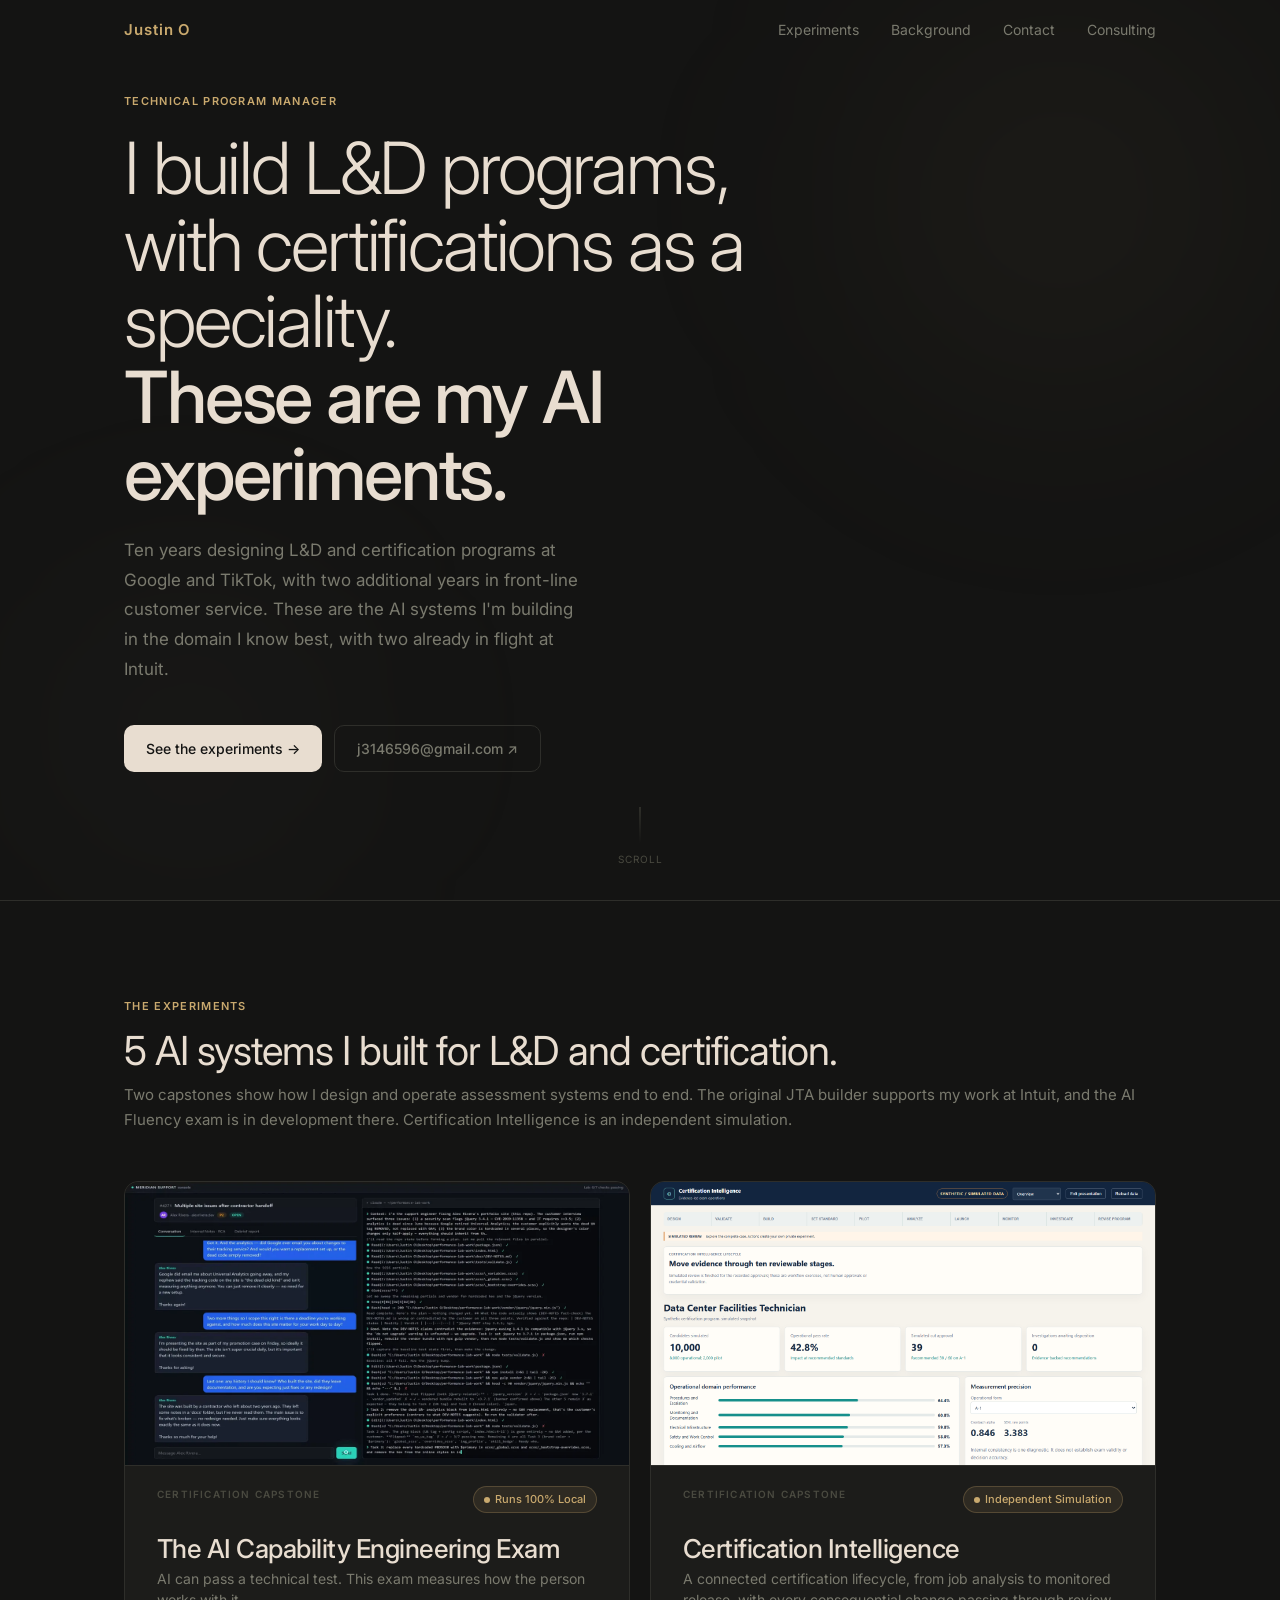
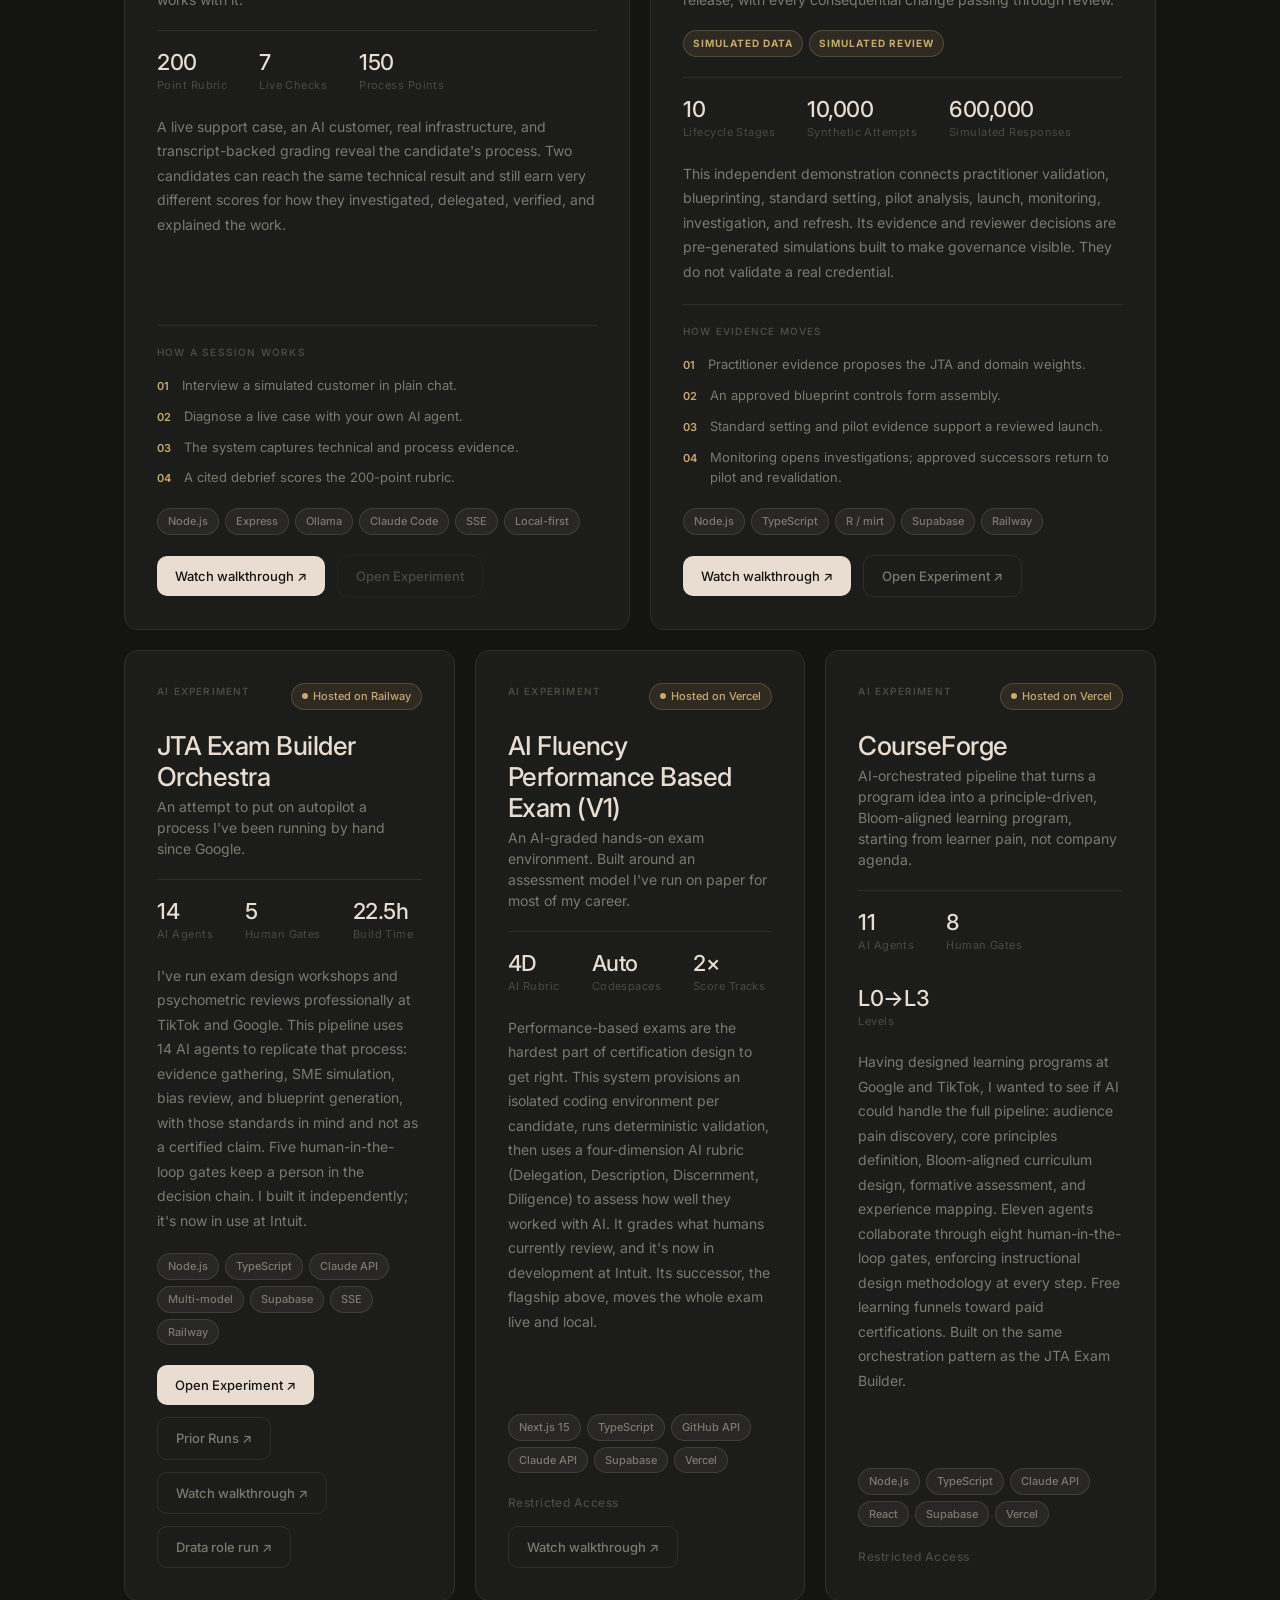
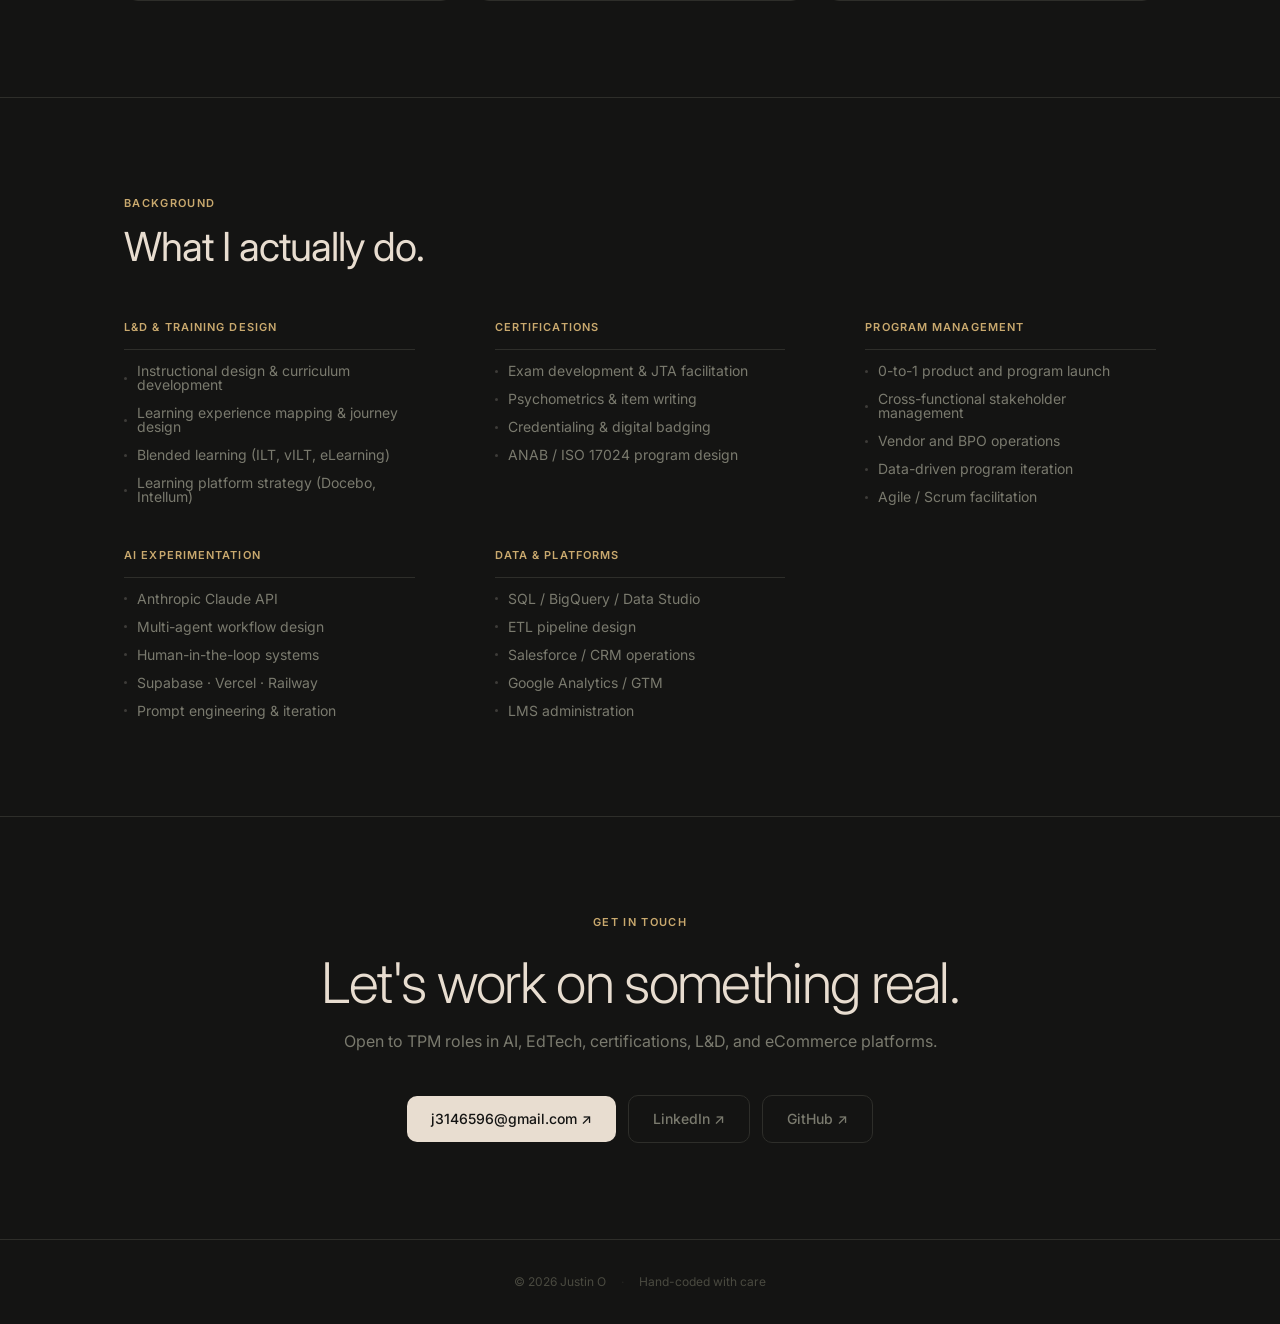
==== commit 1f465bdd: "Broaden homepage introduction to L&D programs" ====
--- a/index.html
+++ b/index.html
@@ -41,7 +41,7 @@
         <div class="hero-content">
           <p class="hero-label">Technical Program Manager</p>
           <h1 class="hero-title">
-            I build certification programs.<br>
+            I build L&amp;D programs, with certifications as a speciality.<br>
             <em>These are my AI experiments.</em>
           </h1>
           <p class="hero-sub">
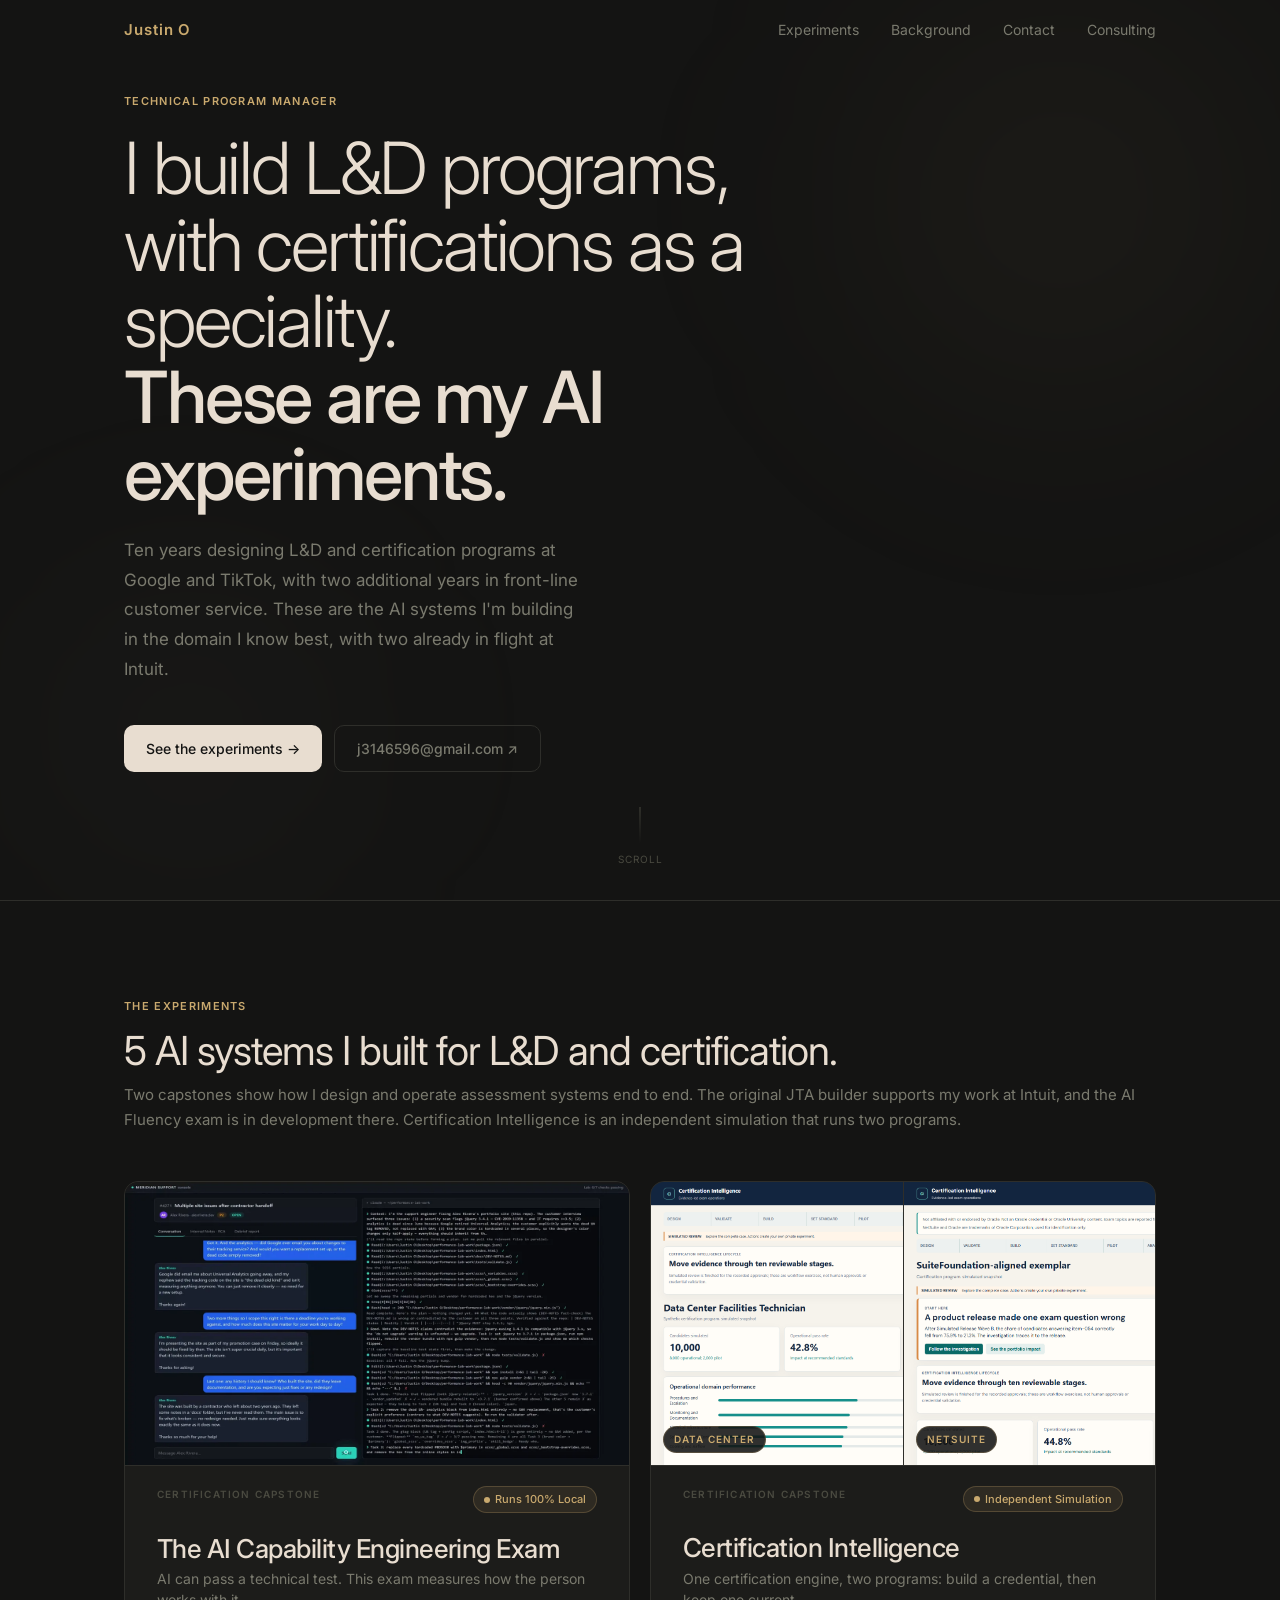
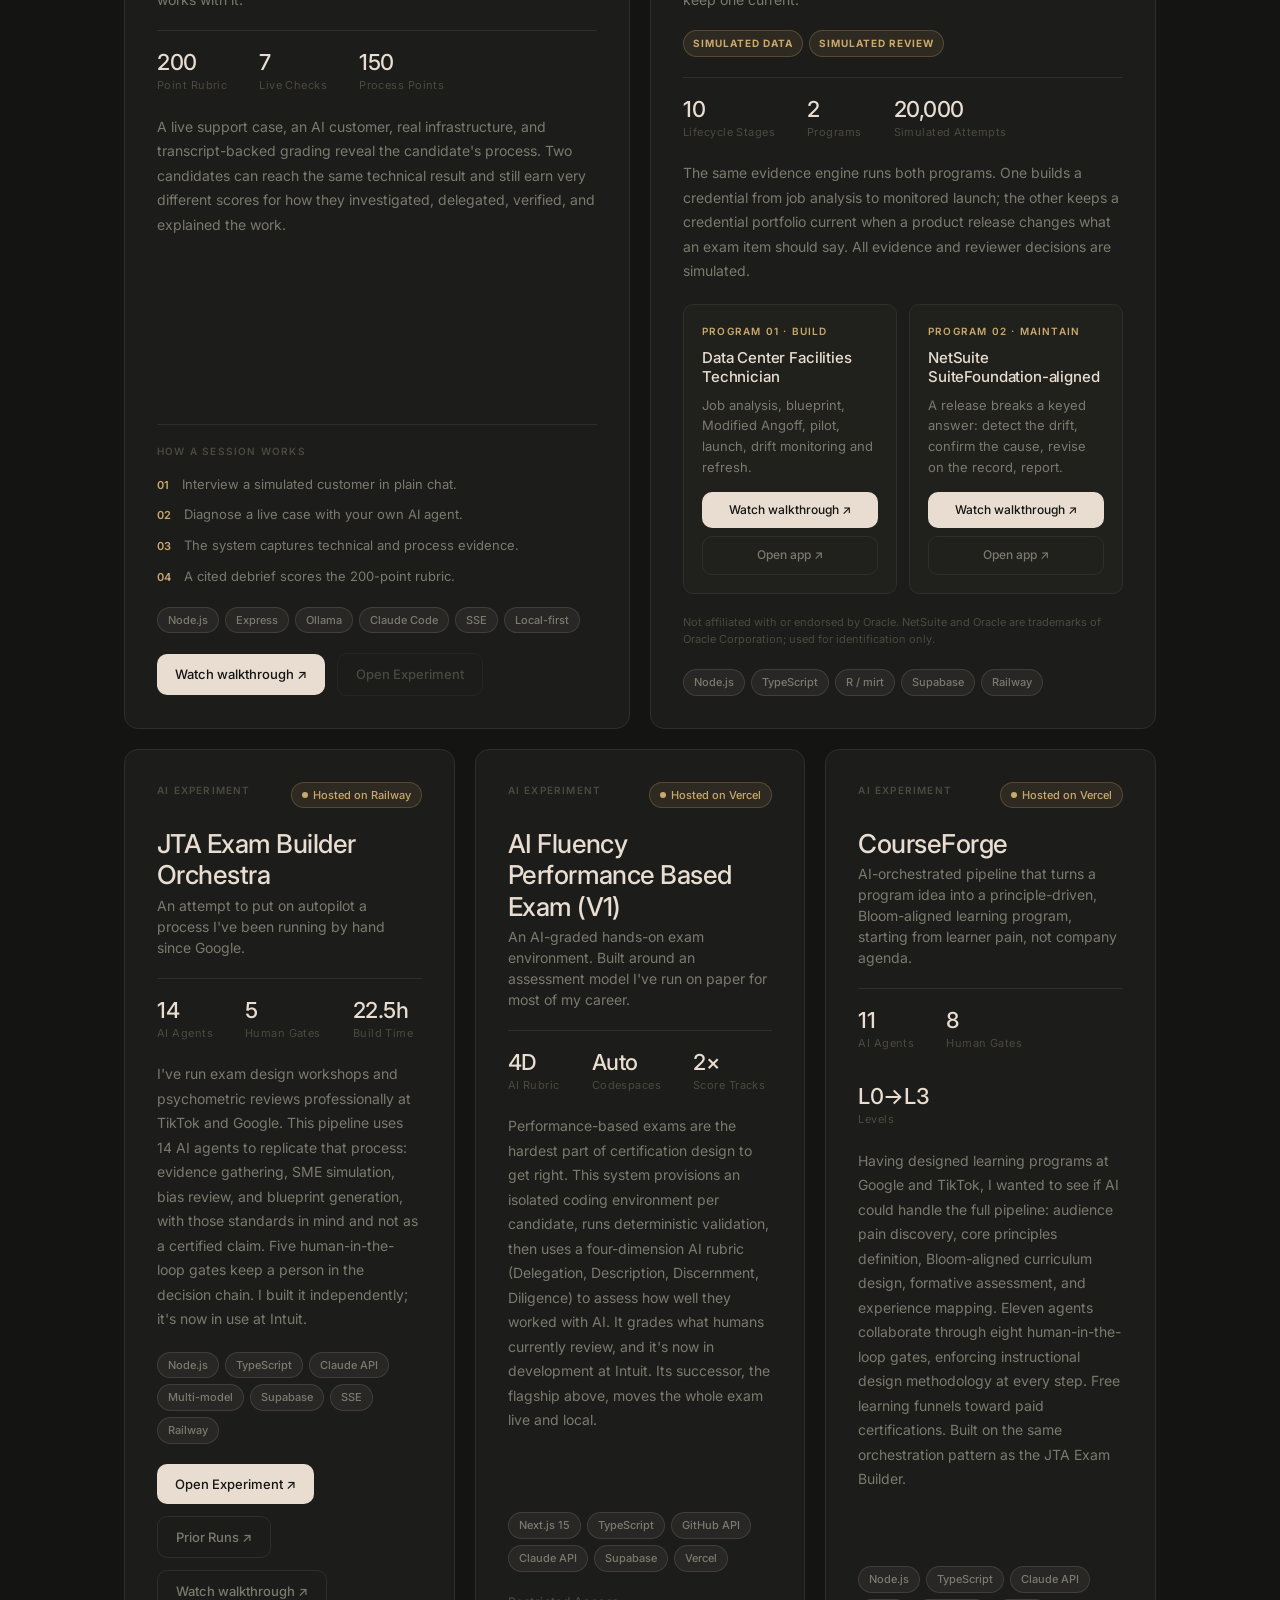
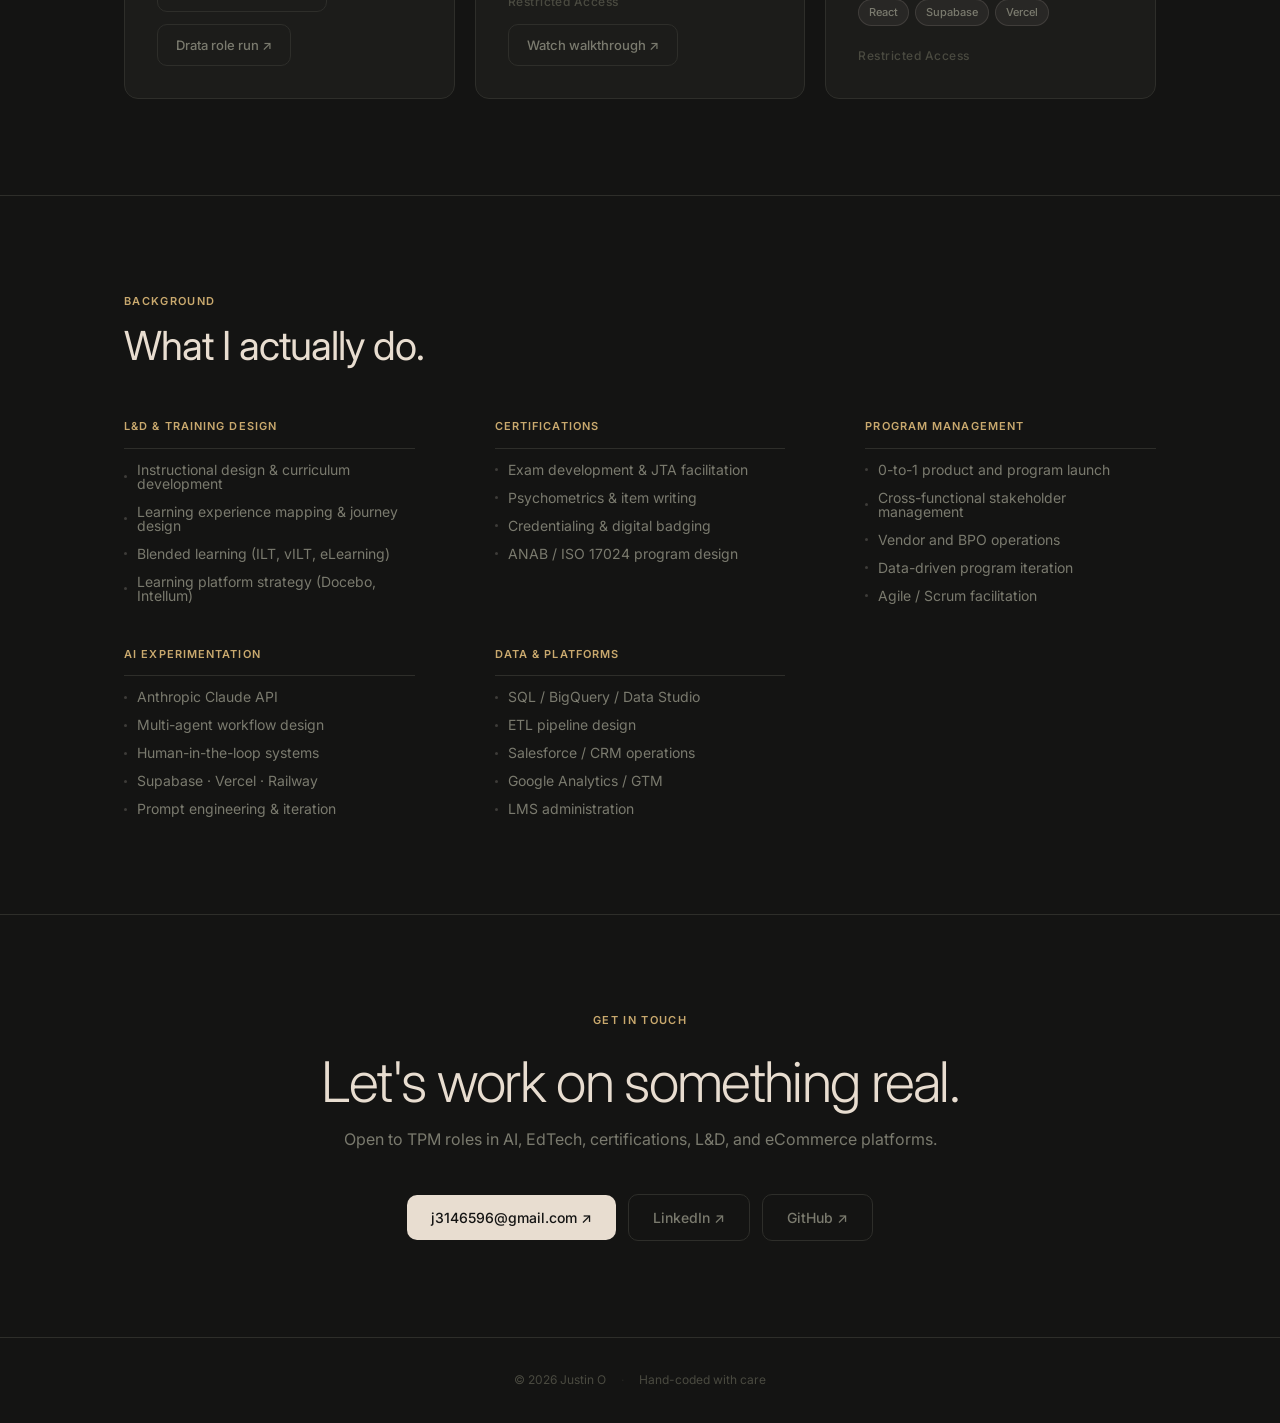
==== commit 44c8e1e7: "Present Certification Intelligence as one engine with two programs The capstone card now shows the d" ====
--- a/index.html
+++ b/index.html
@@ -67,7 +67,7 @@
         <div class="section-header" data-animate>
           <p class="section-label">The Experiments</p>
           <h2 class="section-title">5 AI systems I built for L&amp;D and certification.</h2>
-          <p class="section-subtitle">Two capstones show how I design and operate assessment systems end to end. The original JTA builder supports my work at Intuit, and the AI Fluency exam is in development there. Certification Intelligence is an independent simulation.</p>
+          <p class="section-subtitle">Two capstones show how I design and operate assessment systems end to end. The original JTA builder supports my work at Intuit, and the AI Fluency exam is in development there. Certification Intelligence is an independent simulation that runs two programs.</p>
         </div>
 
         <div class="projects-grid">
@@ -140,10 +140,17 @@
             </div>
           </article>
 
-            <!-- CAPSTONE 2: Certification Intelligence -->
+            <!-- CAPSTONE 2: Certification Intelligence (one engine, two programs) -->
             <article class="card card-capstone" data-animate>
-              <div class="card-media">
-                <img src="assets/certification-intelligence.png" alt="Certification Intelligence workspace showing ten lifecycle stages, ten thousand synthetic candidates and clearly labeled simulated review" width="1600" height="900" loading="lazy">
+              <div class="card-media card-media-pair">
+                <figure>
+                  <img src="assets/certification-intelligence.png" alt="Data Center Facilities Technician program in the Certification Intelligence workspace" width="1600" height="900" loading="lazy">
+                  <figcaption>Data Center</figcaption>
+                </figure>
+                <figure>
+                  <img src="assets/certification-intelligence-netsuite.png" alt="NetSuite SuiteFoundation-aligned program in the Certification Intelligence workspace, opening on a release-driven investigation" width="1600" height="900" loading="lazy">
+                  <figcaption>NetSuite</figcaption>
+                </figure>
               </div>
 
               <div class="card-top">
@@ -156,7 +163,7 @@
 
               <div>
                 <h3 class="card-title">Certification Intelligence</h3>
-                <p class="card-hook">A connected certification lifecycle, from job analysis to monitored release, with every consequential change passing through review.</p>
+                <p class="card-hook">One certification engine, two programs: build a credential, then keep one current.</p>
               </div>
 
               <div class="card-disclosures" aria-label="Simulation disclosures">
@@ -173,26 +180,38 @@
                   <span class="card-stat-label">Lifecycle Stages</span>
                 </div>
                 <div class="card-stat">
-                  <span class="card-stat-value">10,000</span>
-                  <span class="card-stat-label">Synthetic Attempts</span>
-                </div>
-                <div class="card-stat">
-                  <span class="card-stat-value">600,000</span>
-                  <span class="card-stat-label">Simulated Responses</span>
-                </div>
-              </div>
-
-              <p class="card-desc">This independent demonstration connects practitioner validation, blueprinting, standard setting, pilot analysis, launch, monitoring, investigation, and refresh. Its evidence and reviewer decisions are pre-generated simulations built to make governance visible. They do not validate a real credential.</p>
-
-              <div class="card-steps" aria-label="How evidence moves">
-                <p class="card-steps-label">How evidence moves</p>
-                <ol>
-                  <li>Practitioner evidence proposes the JTA and domain weights.</li>
-                  <li>An approved blueprint controls form assembly.</li>
-                  <li>Standard setting and pilot evidence support a reviewed launch.</li>
-                  <li>Monitoring opens investigations; approved successors return to pilot and revalidation.</li>
-                </ol>
-              </div>
+                  <span class="card-stat-value">2</span>
+                  <span class="card-stat-label">Programs</span>
+                </div>
+                <div class="card-stat">
+                  <span class="card-stat-value">20,000</span>
+                  <span class="card-stat-label">Simulated Attempts</span>
+                </div>
+              </div>
+
+              <p class="card-desc">The same evidence engine runs both programs. One builds a credential from job analysis to monitored launch; the other keeps a credential portfolio current when a product release changes what an exam item should say. All evidence and reviewer decisions are simulated.</p>
+
+              <div class="program-tiles" aria-label="Programs">
+                <section class="program-tile" aria-labelledby="program-dc">
+                  <p class="program-tile-label">Program 01 &middot; Build</p>
+                  <h4 class="program-tile-name" id="program-dc">Data Center Facilities Technician</h4>
+                  <p class="program-tile-text">Job analysis, blueprint, Modified Angoff, pilot, launch, drift monitoring and refresh.</p>
+                  <div class="program-tile-ctas">
+                    <a href="walkthrough-certification-intelligence.html#data-center" target="_blank" rel="noopener noreferrer" class="card-cta-primary">Watch walkthrough &nearr;</a>
+                    <a href="https://graceful-trust-production-3d23.up.railway.app" target="_blank" rel="noopener noreferrer" class="card-cta-ghost">Open app &nearr;</a>
+                  </div>
+                </section>
+                <section class="program-tile" aria-labelledby="program-ns">
+                  <p class="program-tile-label">Program 02 &middot; Maintain</p>
+                  <h4 class="program-tile-name" id="program-ns">NetSuite SuiteFoundation-aligned</h4>
+                  <p class="program-tile-text">A release breaks a keyed answer: detect the drift, confirm the cause, revise on the record, report.</p>
+                  <div class="program-tile-ctas">
+                    <a href="walkthrough-certification-intelligence.html#netsuite" target="_blank" rel="noopener noreferrer" class="card-cta-primary">Watch walkthrough &nearr;</a>
+                    <a href="https://netsuite-cert-demo-production.up.railway.app" target="_blank" rel="noopener noreferrer" class="card-cta-ghost">Open app &nearr;</a>
+                  </div>
+                </section>
+              </div>
+              <p class="program-tile-note">Not affiliated with or endorsed by Oracle. NetSuite and Oracle are trademarks of Oracle Corporation; used for identification only.</p>
 
               <div class="card-tags" aria-label="Technologies used">
                 <span class="tag">Node.js</span>
@@ -200,11 +219,6 @@
                 <span class="tag">R / mirt</span>
                 <span class="tag">Supabase</span>
                 <span class="tag">Railway</span>
-              </div>
-
-              <div class="card-ctas">
-                <a href="walkthrough-certification-intelligence.html#walkthrough" target="_blank" rel="noopener noreferrer" class="card-cta-primary">Watch walkthrough &nearr;</a>
-                <a href="https://graceful-trust-production-3d23.up.railway.app" target="_blank" rel="noopener noreferrer" class="card-cta-ghost">Open Experiment &nearr;</a>
               </div>
               </div>
             </article>
--- a/style.css
+++ b/style.css
@@ -948,3 +948,99 @@
     width: 100%;
   }
 }
+
+/* ─── CERTIFICATION INTELLIGENCE: TWO PROGRAMS ──────── */
+.card-capstone .card-media.card-media-pair {
+  grid-template-columns: 1fr 1fr;
+}
+
+.card-media-pair figure {
+  position: relative;
+  margin: 0;
+  min-width: 0;
+}
+
+.card-media-pair img {
+  aspect-ratio: 8 / 9;
+  object-position: left top;
+}
+
+.card-media-pair figcaption {
+  position: absolute;
+  left: 12px;
+  bottom: 12px;
+  padding: 4px 10px;
+  border: 1px solid var(--badge-border);
+  border-radius: var(--radius-pill);
+  background: rgba(20, 20, 19, 0.88);
+  color: var(--badge-text);
+  font-size: 10px;
+  font-weight: 600;
+  letter-spacing: 0.1em;
+  text-transform: uppercase;
+}
+
+.program-tiles {
+  display: grid;
+  grid-template-columns: repeat(2, minmax(0, 1fr));
+  gap: 12px;
+}
+
+.program-tile {
+  display: flex;
+  flex-direction: column;
+  gap: 8px;
+  padding: 18px;
+  border: 1px solid var(--border);
+  border-radius: var(--radius-md);
+  background: rgba(232, 221, 208, 0.02);
+  transition: border-color var(--duration) var(--ease);
+}
+
+.program-tile:hover { border-color: var(--border-hover); }
+
+.program-tile-label {
+  font-size: 10px;
+  font-weight: 600;
+  letter-spacing: 0.12em;
+  text-transform: uppercase;
+  color: var(--accent-warm);
+}
+
+.program-tile-name {
+  font-size: 15px;
+  font-weight: 500;
+  line-height: 1.3;
+  letter-spacing: -0.01em;
+  color: var(--accent);
+}
+
+.program-tile-text {
+  flex: 1;
+  font-size: 13px;
+  line-height: 1.6;
+  color: var(--text-muted);
+}
+
+.program-tile-ctas {
+  display: flex;
+  flex-direction: column;
+  gap: 8px;
+  margin-top: 6px;
+}
+
+.program-tile-ctas > * {
+  justify-content: center;
+  padding: 8px 12px;
+  font-size: 12px;
+}
+
+.program-tile-note {
+  font-size: 11px;
+  line-height: 1.6;
+  color: var(--text-dim);
+}
+
+@media (max-width: 640px) {
+  .program-tiles { grid-template-columns: 1fr; }
+}
